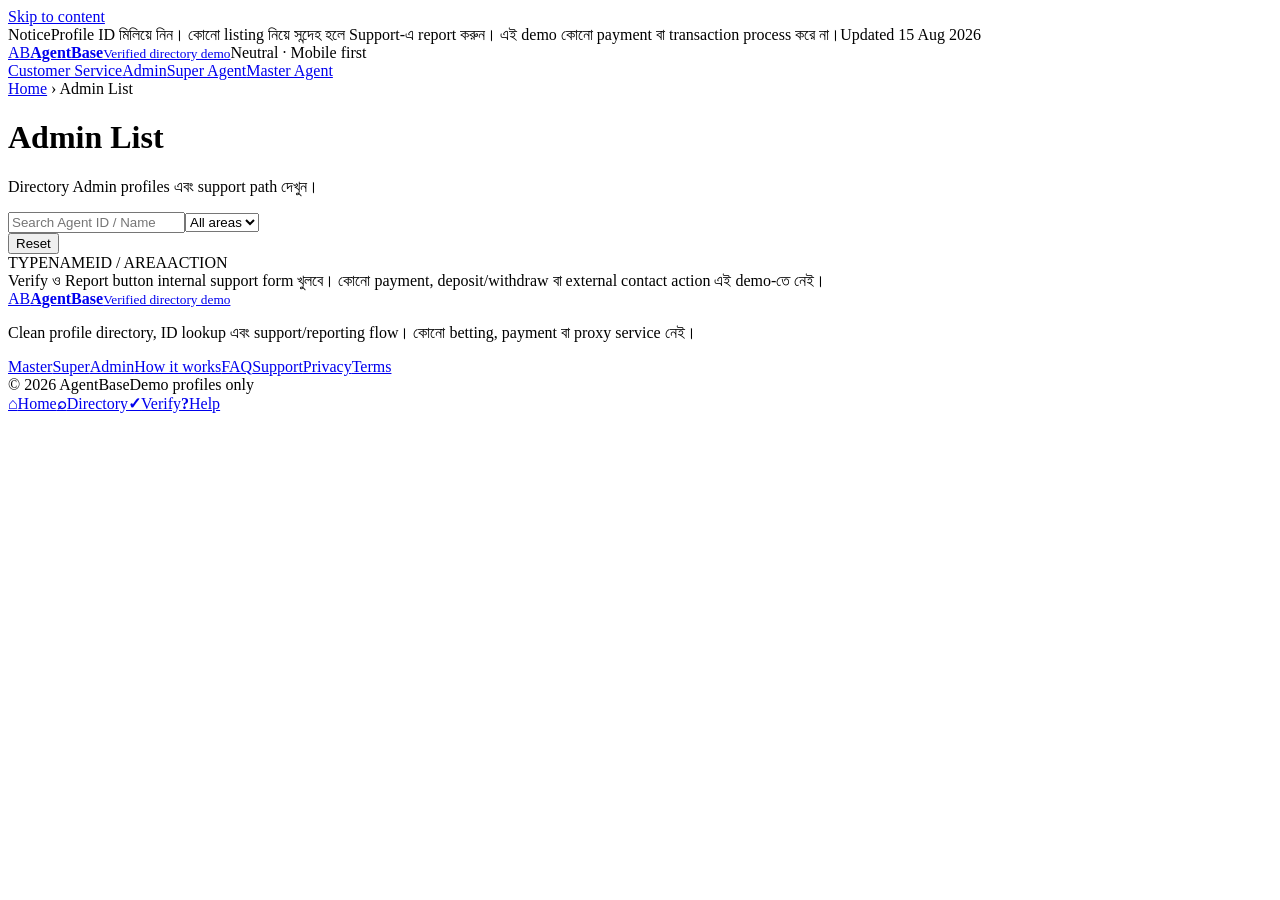
==== admin.html @ d714208d "Add files via upload" ====
<!doctype html><html lang="bn"><head><meta charset="utf-8"><meta name="viewport" content="width=device-width,initial-scale=1,viewport-fit=cover"><meta name="theme-color" content="#f4f4f1"><meta name="description" content="Directory Admin profiles এবং support path দেখুন।"><title>Admin List | AgentBase</title><link rel="stylesheet" href="assets/css/refined.css"></head><body><a class="skip" href="#main">Skip to content</a><div class="newsbar"><div class="container newsinner"><span class="newslabel">Notice</span><span class="newstext">Profile ID মিলিয়ে নিন। কোনো listing নিয়ে সন্দেহ হলে Support-এ report করুন। এই demo কোনো payment বা transaction process করে না।</span><span class="newsdate">Updated 15 Aug 2026</span></div></div><header class="header"><div class="container brandrow"><a class="brand" href="index.html"><span class="logo">AB</span><span class="brandtext"><strong>AgentBase</strong><small>Verified directory demo</small></span></a><span class="headernote">Neutral · Mobile first</span></div></header><nav class="mainnav"><div class="container navgrid" aria-label="Primary"><a href="customer-service.html">Customer Service</a><a href="admin.html">Admin</a><a href="super-agents.html">Super Agent</a><a href="master-agents.html">Master Agent</a></div></nav><main id="main" class="page"><div class="container"><div class="pagehead"><div class="crumb"><a href="index.html">Home</a> › Admin List</div><h1>Admin List</h1><p>Directory Admin profiles এবং support path দেখুন।</p></div><section class="panel"><div class="filterbar"><input id="search" type="search" placeholder="Search Agent ID / Name"><select id="area"><option value="">All areas</option></select></div><div class="resultline"><span id="count"></span><button class="reset" id="reset">Reset</button></div></section><section class="section list-table"><div class="list-head"><span>TYPE</span><span>NAME</span><span>ID / AREA</span><span>ACTION</span></div><div data-list data-tier="Admin"></div></section><div class="section notice">Verify ও Report button internal support form খুলবে। কোনো payment, deposit/withdraw বা external contact action এই demo-তে নেই।</div></div></main><footer class="footer"><div class="container footergrid"><div><a class="brand" href="index.html"><span class="logo">AB</span><span class="brandtext"><strong>AgentBase</strong><small>Verified directory demo</small></span></a><p>Clean profile directory, ID lookup এবং support/reporting flow। কোনো betting, payment বা proxy service নেই।</p></div><nav class="footerlinks"><a href="master-agents.html">Master</a><a href="super-agents.html">Super</a><a href="admin.html">Admin</a><a href="how-it-works.html">How it works</a><a href="faq.html">FAQ</a><a href="customer-service.html">Support</a><a href="privacy.html">Privacy</a><a href="terms.html">Terms</a></nav></div><div class="container copyright"><span>© 2026 AgentBase</span><span>Demo profiles only</span></div></footer><nav class="bottomnav" aria-label="Mobile navigation"><a href="index.html"><b>⌂</b><span>Home</span></a><a href="master-agents.html" data-group="directory"><b>⌕</b><span>Directory</span></a><a href="customer-service.html"><b>✓</b><span>Verify</span></a><a href="faq.html"><b>?</b><span>Help</span></a></nav><script src="assets/js/agents.js"></script><script src="assets/js/site.js"></script></body></html>
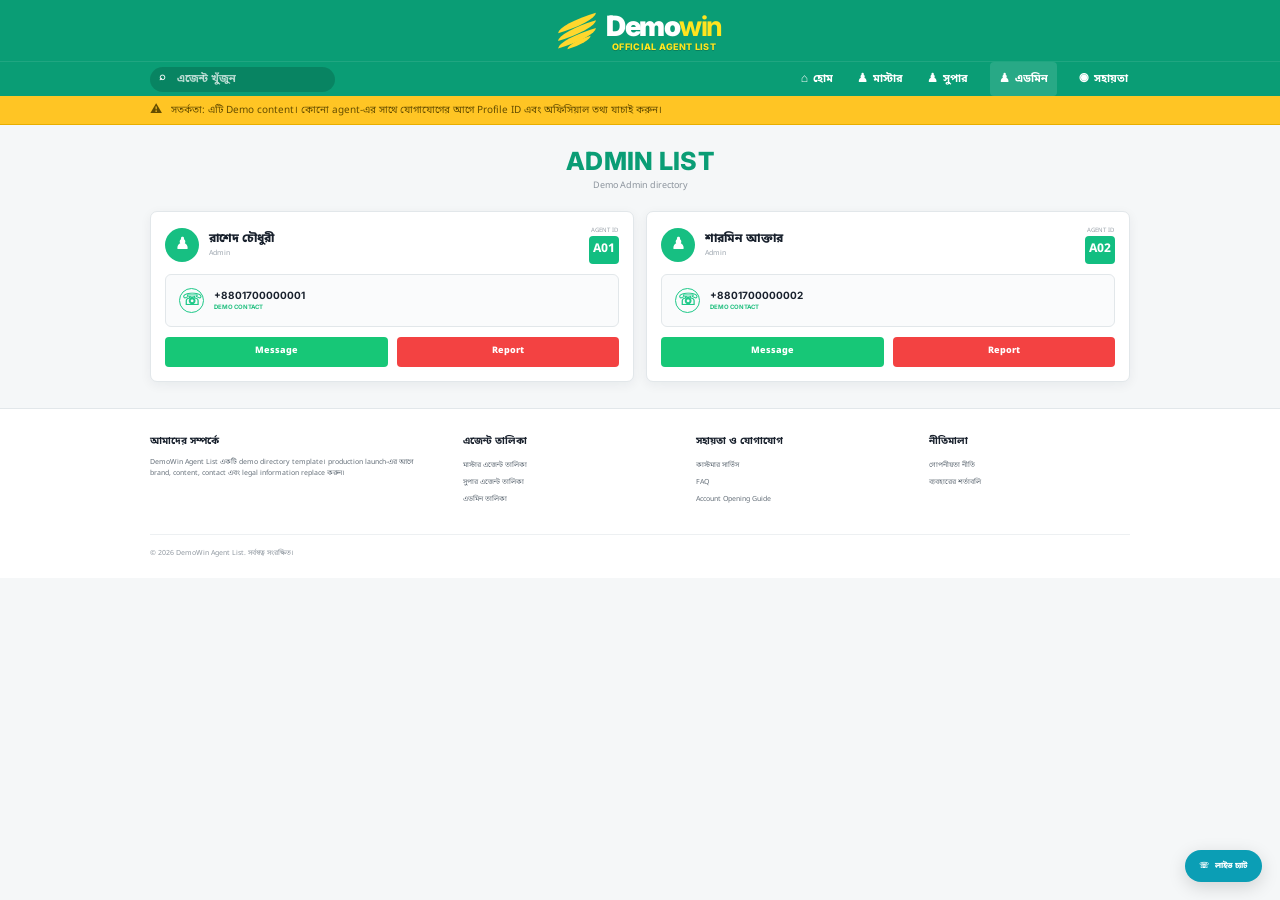
==== commit f2cadf77: "Add files via upload" ====
--- a/admin.html
+++ b/admin.html
@@ -1 +1,5 @@
-<!doctype html><html lang="bn"><head><meta charset="utf-8"><meta name="viewport" content="width=device-width,initial-scale=1,viewport-fit=cover"><meta name="theme-color" content="#f4f4f1"><meta name="description" content="Directory Admin profiles এবং support path দেখুন।"><title>Admin List | AgentBase</title><link rel="stylesheet" href="assets/css/refined.css"></head><body><a class="skip" href="#main">Skip to content</a><div class="newsbar"><div class="container newsinner"><span class="newslabel">Notice</span><span class="newstext">Profile ID মিলিয়ে নিন। কোনো listing নিয়ে সন্দেহ হলে Support-এ report করুন। এই demo কোনো payment বা transaction process করে না।</span><span class="newsdate">Updated 15 Aug 2026</span></div></div><header class="header"><div class="container brandrow"><a class="brand" href="index.html"><span class="logo">AB</span><span class="brandtext"><strong>AgentBase</strong><small>Verified directory demo</small></span></a><span class="headernote">Neutral · Mobile first</span></div></header><nav class="mainnav"><div class="container navgrid" aria-label="Primary"><a href="customer-service.html">Customer Service</a><a href="admin.html">Admin</a><a href="super-agents.html">Super Agent</a><a href="master-agents.html">Master Agent</a></div></nav><main id="main" class="page"><div class="container"><div class="pagehead"><div class="crumb"><a href="index.html">Home</a> › Admin List</div><h1>Admin List</h1><p>Directory Admin profiles এবং support path দেখুন।</p></div><section class="panel"><div class="filterbar"><input id="search" type="search" placeholder="Search Agent ID / Name"><select id="area"><option value="">All areas</option></select></div><div class="resultline"><span id="count"></span><button class="reset" id="reset">Reset</button></div></section><section class="section list-table"><div class="list-head"><span>TYPE</span><span>NAME</span><span>ID / AREA</span><span>ACTION</span></div><div data-list data-tier="Admin"></div></section><div class="section notice">Verify ও Report button internal support form খুলবে। কোনো payment, deposit/withdraw বা external contact action এই demo-তে নেই।</div></div></main><footer class="footer"><div class="container footergrid"><div><a class="brand" href="index.html"><span class="logo">AB</span><span class="brandtext"><strong>AgentBase</strong><small>Verified directory demo</small></span></a><p>Clean profile directory, ID lookup এবং support/reporting flow। কোনো betting, payment বা proxy service নেই।</p></div><nav class="footerlinks"><a href="master-agents.html">Master</a><a href="super-agents.html">Super</a><a href="admin.html">Admin</a><a href="how-it-works.html">How it works</a><a href="faq.html">FAQ</a><a href="customer-service.html">Support</a><a href="privacy.html">Privacy</a><a href="terms.html">Terms</a></nav></div><div class="container copyright"><span>© 2026 AgentBase</span><span>Demo profiles only</span></div></footer><nav class="bottomnav" aria-label="Mobile navigation"><a href="index.html"><b>⌂</b><span>Home</span></a><a href="master-agents.html" data-group="directory"><b>⌕</b><span>Directory</span></a><a href="customer-service.html"><b>✓</b><span>Verify</span></a><a href="faq.html"><b>?</b><span>Help</span></a></nav><script src="assets/js/agents.js"></script><script src="assets/js/site.js"></script></body></html>+<!doctype html><html lang="bn"><head><meta charset="utf-8"><meta name="viewport" content="width=device-width,initial-scale=1,viewport-fit=cover"><title>ADMIN LIST | DemoWin</title><meta name="description" content="Browse demo Admin profiles with ID, status and contact placeholders."><meta name="robots" content="index,follow,max-image-preview:large"><link rel="canonical" href="https://yourdomain.com/admin.html"><meta property="og:type" content="website"><meta property="og:title" content="ADMIN LIST | DemoWin"><meta property="og:description" content="Browse demo Admin profiles with ID, status and contact placeholders."><meta property="og:url" content="https://yourdomain.com/admin.html"><meta name="twitter:card" content="summary"><link rel="stylesheet" href="assets/css/style.css"></head><body><div class="brand-hero"><div class="container logo-wrap"><a class="logo" href="index.html"><span class="wing"></span><span><span class="logo-main">Demo<b>win</b></span><span class="logo-sub">OFFICIAL AGENT LIST</span></span></a></div></div>
+<div class="desktop-nav-wrap"><div class="container desktop-nav"><label class="top-search"><span class="sr-only">Search</span><input id="topSearch" type="search" placeholder="এজেন্ট খুঁজুন"></label><a href="index.html" data-nav><span>⌂</span> হোম</a><a href="master-agents.html" data-nav><span>♟</span> মাস্টার</a><a href="super-agents.html" data-nav><span>♟</span> সুপার</a><a href="admin.html" data-nav><span>♟</span> এডমিন</a><a href="faq.html" data-nav><span>◉</span> সহায়তা</a></div></div>
+<div class="mobile-top"><span class="icon">⌕</span><a class="logo" href="index.html"><span class="wing"></span><span><span class="logo-main">Demo<b>win</b></span><span class="logo-sub">OFFICIAL AGENT LIST</span></span></a><span class="icon">▦</span></div>
+<nav class="mobile-icon-nav"><a href="index.html" data-nav><b>⌂</b><span>হোম</span></a><a href="master-agents.html" data-nav><b>♟</b><span>মাস্টার</span></a><a href="super-agents.html" data-nav><b>♟</b><span>সুপার</span></a><a href="admin.html" data-nav><b>♟</b><span>এডমিন</span></a><a href="faq.html" data-nav><b>◉</b><span>সহায়তা</span></a></nav>
+<div class="alert-ticker"><div class="container alert-inner"><span class="alert-icon">⚠</span><span class="ticker-text">সতর্কতা: এটি Demo content। কোনো agent-এর সাথে যোগাযোগের আগে Profile ID এবং অফিসিয়াল তথ্য যাচাই করুন।</span></div></div><main><div class="container page-section"><div class="page-title"><h1>ADMIN LIST</h1><p>Demo Admin directory</p></div><div class="directory-grid" style="display:grid;grid-template-columns:repeat(2,1fr);gap:12px"><article class="card panel" style="padding:14px"><div class="agent-row"><span class="round-icon">♟</span><div><div class="agent-name">রাশেদ চৌধুরী</div><div class="agent-tag">Admin</div></div><div class="agent-id"><span>AGENT ID</span><b>A01</b></div></div><div class="agent-box phone-row" style="margin-top:10px;margin-bottom:0"><span class="round-icon">☏</span><div><div class="phone-number">+8801700000001</div><div class="official-label">DEMO CONTACT</div></div></div><div class="agent-actions" style="margin-top:10px"><button class="action green">Message</button><button class="action red">Report</button></div></article><article class="card panel" style="padding:14px"><div class="agent-row"><span class="round-icon">♟</span><div><div class="agent-name">শারমিন আক্তার</div><div class="agent-tag">Admin</div></div><div class="agent-id"><span>AGENT ID</span><b>A02</b></div></div><div class="agent-box phone-row" style="margin-top:10px;margin-bottom:0"><span class="round-icon">☏</span><div><div class="phone-number">+8801700000002</div><div class="official-label">DEMO CONTACT</div></div></div><div class="agent-actions" style="margin-top:10px"><button class="action green">Message</button><button class="action red">Report</button></div></article></div></div></main><footer class="footer"><div class="container footer-grid"><div><h4>আমাদের সম্পর্কে</h4><p>DemoWin Agent List একটি demo directory template। production launch-এর আগে brand, content, contact এবং legal information replace করুন।</p></div><div><h4>এজেন্ট তালিকা</h4><a href="master-agents.html">মাস্টার এজেন্ট তালিকা</a><a href="super-agents.html">সুপার এজেন্ট তালিকা</a><a href="admin.html">এডমিন তালিকা</a></div><div><h4>সহায়তা ও যোগাযোগ</h4><a href="customer-service.html">কাস্টমার সার্ভিস</a><a href="faq.html">FAQ</a><a href="how-it-works.html">Account Opening Guide</a></div><div><h4>নীতিমালা</h4><a href="privacy.html">গোপনীয়তা নীতি</a><a href="terms.html">ব্যবহারের শর্তাবলি</a></div></div><div class="container footer-bottom">© 2026 DemoWin Agent List. সর্বস্বত্ব সংরক্ষিত।</div></footer><a class="chat" href="customer-service.html">লাইভ চ্যাট</a><script src="assets/js/site.js"></script></body></html>
--- a/assets/css/style.css
+++ b/assets/css/style.css
@@ -0,0 +1,21 @@
+
+@import url('https://fonts.googleapis.com/css2?family=Inter:wght@400;500;600;700;800&family=Noto+Sans+Bengali:wght@400;500;600;700;800&display=swap');
+:root{--green:#0a9d75;--green2:#11b989;--green3:#e9fff6;--yellow:#ffc524;--red:#ef2e2e;--blue:#2f80ed;--ink:#19212d;--muted:#747f8d;--bg:#f5f7f8;--card:#fff;--line:#e2e7ea;--shadow:0 3px 12px rgba(25,33,45,.06);--container:980px}
+*{box-sizing:border-box}html{scroll-behavior:smooth}body{margin:0;font-family:'Noto Sans Bengali','Inter',sans-serif;color:var(--ink);background:var(--bg);line-height:1.55;-webkit-font-smoothing:antialiased}a{text-decoration:none;color:inherit}button,input{font:inherit}button{cursor:pointer}.container{width:min(calc(100% - 28px),var(--container));margin:auto}.sr-only{position:absolute!important;width:1px;height:1px;padding:0;margin:-1px;overflow:hidden;clip:rect(0,0,0,0);white-space:nowrap;border:0}
+/* desktop branding */
+.brand-hero{background:var(--green);padding:12px 0 9px}.logo-wrap{display:flex;justify-content:center;align-items:center}.logo{display:flex;align-items:center;gap:6px;color:#fff;font-weight:900;line-height:.9}.wing{position:relative;width:42px;height:34px}.wing:before,.wing:after{content:'';position:absolute;background:#ffd72d;border-radius:100% 0 100% 0;transform:skewX(-18deg) rotate(-18deg)}.wing:before{width:36px;height:10px;left:1px;top:3px;box-shadow:0 8px 0 #ffd72d,0 16px 0 #ffd72d}.wing:after{width:22px;height:7px;left:10px;top:24px}.logo-main{font:900 28px/1 'Inter';letter-spacing:-1.5px}.logo-main b{color:#ffe41e}.logo-sub{display:block;color:#ffe41e;font:800 9px/1.1 'Inter';letter-spacing:.3px;margin-top:2px;text-align:center;text-shadow:0 1px 0 rgba(0,0,0,.18)}
+.desktop-nav-wrap{background:var(--green);border-top:1px solid rgba(255,255,255,.09)}.desktop-nav{min-height:34px;display:flex;align-items:center;justify-content:center;gap:20px;color:#fff;font-size:11px;font-weight:700}.top-search{margin-right:auto;position:relative;width:185px}.top-search input{width:100%;height:25px;border:0;border-radius:18px;background:rgba(0,0,0,.16);color:#fff;padding:0 12px 0 27px;outline:0}.top-search input::placeholder{color:rgba(255,255,255,.7)}.top-search:before{content:'⌕';position:absolute;left:9px;top:2px;color:#fff}.desktop-nav a{display:flex;align-items:center;gap:5px;padding:8px 2px}.desktop-nav a.active{background:rgba(255,255,255,.12);padding-inline:9px;border-radius:4px}.desktop-nav a span{font-size:12px}
+.mobile-top,.mobile-icon-nav{display:none}
+.alert-ticker{background:var(--yellow);border-bottom:1px solid #e8ae00;font-size:10px;color:#644d00}.alert-inner{height:28px;display:flex;align-items:center;gap:9px;overflow:hidden;white-space:nowrap}.alert-icon{flex:0 0 auto;font-size:12px}.ticker-text{overflow:hidden;text-overflow:ellipsis}
+.page-title{text-align:center;padding:24px 0 17px}.page-title h1{margin:0;color:var(--green);font:800 25px/1 'Inter';letter-spacing:.3px}.page-title p{margin:6px 0 0;font-size:9px;color:#8c949d}
+.card{background:var(--card);border:1px solid var(--line);border-radius:7px;box-shadow:var(--shadow)}.top-grid{display:grid;grid-template-columns:1fr 1fr;gap:16px}.panel{padding:18px}.panel h2{text-align:center;color:var(--green);font:800 16px/1.1 'Inter';margin:0 0 16px}.agent-box{border:1px solid var(--line);border-radius:6px;background:#fafbfc;padding:13px;margin-bottom:10px}.agent-row{display:flex;align-items:center;gap:10px}.round-icon{width:34px;height:34px;border-radius:50%;display:grid;place-items:center;background:#17bf82;color:#fff;font-weight:800}.agent-name{font-weight:800;font-size:12px}.agent-tag{font-size:7px;color:#9da6af;margin-top:1px}.agent-id{margin-left:auto;text-align:center}.agent-id span{display:block;font-size:6px;color:#9aa2aa}.agent-id b{display:grid;place-items:center;width:30px;height:28px;background:#12be81;color:#fff;border-radius:4px;font-size:12px}.phone-row{display:flex;align-items:center;gap:10px}.phone-row .round-icon{width:25px;height:25px;background:transparent;border:1px solid #1fc989;color:#1fc989}.phone-number{font:700 10px/1.1 'Inter'}.official-label{font:700 6px/1 'Inter';color:#23bf80;margin-top:3px}.agent-actions{display:grid;grid-template-columns:1fr 1fr;gap:9px;margin-top:52px}.action{height:30px;border:0;border-radius:4px;color:#fff;font-weight:800;font-size:9px}.action.green{background:#17c777}.action.red{background:#f34242}.proxy-list{display:grid;gap:7px}.proxy-item{display:flex;align-items:center;gap:9px;padding:10px;border:1px solid var(--line);background:#fbfcfd;border-radius:6px}.proxy-dot{width:6px;height:6px;border-radius:50%;background:#21c582}.proxy-url{font:700 9px/1 'Inter';color:#11aa71}.proxy-sub{font-size:6px;color:#9da6af;margin-top:4px}.visit{margin-left:auto;border:0;background:#eceff2;border-radius:4px;font:700 7px/1 'Inter';padding:7px 10px;color:#58616b}
+.section{margin-top:26px}.section-box{padding:22px 18px}.section-heading{text-align:center;margin-bottom:17px}.section-heading h2{margin:0;font-size:18px}.section-heading p{font-size:8px;margin:5px 0 0;color:#929aa3}.info-grid{display:grid;grid-template-columns:repeat(3,1fr);gap:12px}.feature-grid{display:grid;grid-template-columns:repeat(4,1fr);gap:12px}.info-card,.feature-card{background:#fbfcfd;border:1px solid var(--line);border-radius:5px;text-align:center;padding:19px 14px}.circle-feature{width:43px;height:43px;border-radius:50%;display:grid;place-items:center;margin:0 auto 11px;color:#fff;font-size:20px;font-weight:800}.circle-feature.blue{background:#3986f8}.circle-feature.green{background:#20bf6b}.circle-feature.teal{background:#19b982}.feature-card .mini-icon{height:28px;display:grid;place-items:center;font-size:21px;color:#17b886;margin-bottom:8px}.feature-card:nth-child(2) .mini-icon{color:#397af7}.feature-card:nth-child(3) .mini-icon{color:#7960ff}.feature-card:nth-child(4) .mini-icon{color:#fa486d}.info-card h3,.feature-card h3{margin:0 0 7px;font-size:11px}.info-card p,.feature-card p{font-size:8px;margin:0;color:#78818b}.info-card a{color:#129d73;font-weight:700}
+.warning{margin-top:26px;border-radius:7px;overflow:hidden;border:1px solid #e8dddd;box-shadow:var(--shadow);background:#fff}.warning-head{background:var(--red);color:#fff;text-align:center;font-weight:800;padding:11px;font-size:17px}.warning-body{padding:19px 90px 20px}.warning-body h3{text-align:center;margin:0 0 4px;font-size:14px}.warning-body>p{text-align:center;font-size:8px;margin:0 0 14px}.warn-row{display:flex;gap:12px;align-items:flex-start;border:1px solid;border-radius:5px;padding:11px 13px;margin-top:9px}.warn-row.green{background:#edfff5;border-color:#bcebcf}.warn-row.red{background:#fff0f0;border-color:#ffcaca}.warn-row.yellow{background:#fffbea;border-color:#f5df8a}.warn-circle{flex:0 0 28px;width:28px;height:28px;border-radius:50%;display:grid;place-items:center;color:#fff;font-weight:900}.warn-row.green .warn-circle{background:#17bf6d}.warn-row.red .warn-circle{background:#f12e40}.warn-row.yellow .warn-circle{background:#f0b700}.warn-row strong{display:block;font-size:9px}.warn-row p{margin:2px 0 0;font-size:7px;color:#68717b}
+.agent-types{margin-top:26px}.agent-types .section-box{padding-top:12px}.agent-types-title{text-align:center;color:#0db376;font-weight:800;font-size:12px;border-bottom:1px solid var(--line);padding-bottom:10px;margin-bottom:13px}.type-grid{display:grid;grid-template-columns:repeat(3,1fr);gap:10px}.type-card{text-align:center;background:#fbfcfd;border:1px solid var(--line);border-radius:5px;padding:14px}.type-card h3{color:#11ac77;font-size:10px;margin:0 0 7px}.type-card p{font-size:7px;margin:0}.info-note{margin-top:25px;border:2px dashed #f2bf15;border-radius:6px;background:#fff9df;padding:13px;display:flex;align-items:flex-start;gap:12px}.note-icon{width:32px;height:32px;border-radius:50%;background:#e8aa00;color:#6a4e00;display:grid;place-items:center;flex:0 0 auto}.info-note strong{font-size:9px}.info-note p{margin:2px 0 0;font-size:7px;color:#775d11}
+.faq-section{margin-top:25px}.faq-title{text-align:center}.faq-title h2{font-size:18px;margin:0}.faq-title p{font-size:8px;margin:5px 0 14px}.faq-list{max-width:590px;margin:auto;display:grid;gap:7px}.faq{background:#fff;border:1px solid var(--line);border-radius:4px;overflow:hidden}.faq button{width:100%;border:0;background:#fff;padding:11px 13px;display:flex;justify-content:space-between;text-align:left;font-size:9px;font-weight:800}.faq .ans{display:none;padding:0 13px 11px;font-size:8px;color:#68727c}.faq.open .ans{display:block}.faq.open button .arrow{transform:rotate(180deg)}.arrow{color:#12b77b}
+.partner-section{margin-top:25px}.partner-box{padding:15px}.partner-title{text-align:center;color:#11ad76;font-size:17px;margin:0}.partner-sub{text-align:center;font-size:8px;margin:4px 0 14px}.partner-grid{display:grid;grid-template-columns:180px 180px;gap:12px}.partner-card{background:#fafbfc;border:1px solid var(--line);border-radius:5px;padding:10px;text-align:center}.partner-logo{height:62px;border:1px solid #edf0f2;background:#fff;display:grid;place-items:center;margin-bottom:7px}.bw-logo{font:900 23px/1 'Inter';color:#6b4c0c;background:linear-gradient(#f4ce5a,#6a4a11);-webkit-background-clip:text;background-clip:text;color:transparent}.xb-logo{font:900 25px/1 'Inter';color:#1667a3;font-style:italic}.partner-card strong{display:block;font-size:8px}.partner-card p{font-size:6px;margin:3px 0 8px}.partner-card button{width:100%;border:0;background:#e7eaed;border-radius:3px;font:700 7px/1 'Inter';padding:7px}
+.social-strip{display:grid;grid-template-columns:1fr 1fr;gap:12px;margin-top:25px}.social-card{background:#fff;border:1px solid var(--line);border-radius:4px;padding:11px 15px;display:flex;align-items:center;justify-content:space-between;font-size:8px;color:#12a976;font-weight:700}.social-btn{background:#2774db;color:#fff;padding:8px 20px;border-radius:3px;font:700 7px/1 'Inter'}
+.footer{margin-top:26px;background:#fff;border-top:1px solid var(--line)}.footer-grid{display:grid;grid-template-columns:1.4fr repeat(3,1fr);gap:32px;padding:25px 0}.footer h4{font-size:10px;margin:0 0 9px}.footer p,.footer a{font-size:7px;color:#67717b}.footer a{display:block;padding:3px 0}.footer-bottom{border-top:1px solid #edf0f2;padding:14px 0 18px;font-size:7px;color:#9098a0}.chat{position:fixed;right:18px;bottom:18px;background:#0b9eb5;color:#fff;border-radius:24px;padding:10px 14px;font-size:8px;font-weight:800;box-shadow:0 5px 18px rgba(0,0,0,.15);z-index:20}.chat:before{content:'☏';margin-right:6px}
+@media(max-width:760px){
+  :root{--container:100%}.container{width:calc(100% - 16px)}.brand-hero,.desktop-nav-wrap{display:none}.mobile-top{display:grid;grid-template-columns:36px 1fr 36px;align-items:center;background:#078e69;color:#fff;height:47px;padding:0 6px;position:sticky;top:0;z-index:50}.mobile-top .icon{display:grid;place-items:center;font-size:15px}.mobile-top .logo{justify-content:center;gap:3px}.mobile-top .wing{width:25px;height:22px;transform:scale(.65)}.mobile-top .logo-main{font-size:18px}.mobile-top .logo-sub{font-size:5px}.mobile-icon-nav{display:grid;grid-template-columns:repeat(5,1fr);background:#fff;border-bottom:1px solid var(--line);position:sticky;top:47px;z-index:49}.mobile-icon-nav a{display:grid;place-items:center;gap:2px;padding:6px 2px;color:#69737d;font-size:6px;border-right:1px solid #eef1f2}.mobile-icon-nav a.active{color:#099b70;background:#f2fff9}.mobile-icon-nav b{font-size:12px;line-height:1}.alert-ticker{position:relative}.alert-inner{height:25px;font-size:7px;gap:5px}.page-title{padding:16px 0 10px}.page-title h1{font-size:17px}.page-title p{font-size:6px}.top-grid{grid-template-columns:1fr;gap:10px}.panel{padding:11px}.panel h2{font-size:12px;margin-bottom:10px}.agent-box{padding:9px}.round-icon{width:27px;height:27px}.agent-name{font-size:9px}.agent-id b{width:26px;height:24px;font-size:9px}.phone-number{font-size:8px}.agent-actions{margin-top:10px}.action{height:27px;font-size:7px}.proxy-item{padding:8px}.proxy-url{font-size:7px}.visit{padding:6px 8px}.section{margin-top:11px}.section-box{padding:15px 9px}.section-heading{margin-bottom:11px}.section-heading h2{font-size:13px}.section-heading p{font-size:6px}.info-grid,.feature-grid,.type-grid{grid-template-columns:1fr;gap:7px}.info-card,.feature-card{padding:15px 10px}.circle-feature{width:39px;height:39px}.info-card h3,.feature-card h3{font-size:9px}.info-card p,.feature-card p{font-size:7px}.warning{margin-top:11px}.warning-head{font-size:12px;padding:9px}.warning-body{padding:13px 10px}.warning-body h3{font-size:10px}.warning-body>p{font-size:6px}.warn-row{padding:9px 8px;gap:8px}.warn-circle{width:23px;height:23px;flex-basis:23px;font-size:10px}.warn-row strong{font-size:7px}.warn-row p{font-size:6px}.agent-types{margin-top:11px}.agent-types-title{font-size:9px}.type-card{padding:12px 8px}.type-card h3{font-size:8px}.type-card p{font-size:6px}.info-note{margin-top:11px;padding:10px 8px}.note-icon{width:26px;height:26px;flex-basis:26px}.info-note strong{font-size:7px}.info-note p{font-size:6px}.faq-section{margin-top:14px}.faq-title h2{font-size:12px}.faq-title p{font-size:6px}.faq-list{max-width:none}.faq button{font-size:7px;padding:9px}.faq .ans{font-size:6px;padding:0 9px 9px}.partner-section{margin-top:14px}.partner-box{padding:11px}.partner-title{font-size:11px}.partner-sub{font-size:6px}.partner-grid{grid-template-columns:1fr 1fr;gap:8px}.partner-card{padding:7px}.partner-logo{height:47px}.bw-logo{font-size:18px}.xb-logo{font-size:19px}.partner-card strong{font-size:6px}.partner-card p{font-size:5px}.social-strip{grid-template-columns:1fr;margin-top:11px;gap:7px}.social-card{font-size:6px;padding:8px}.social-btn{font-size:5px;padding:6px 11px}.footer{margin-top:12px}.footer-grid{grid-template-columns:1fr 1fr;gap:15px;padding:18px 4px}.footer h4{font-size:8px}.footer p,.footer a{font-size:6px}.footer-bottom{font-size:6px;text-align:center;padding-bottom:60px}.chat{right:8px;bottom:8px;padding:8px 10px;font-size:6px}.page-section{padding:12px 0}.directory-grid{grid-template-columns:1fr!important}
+}
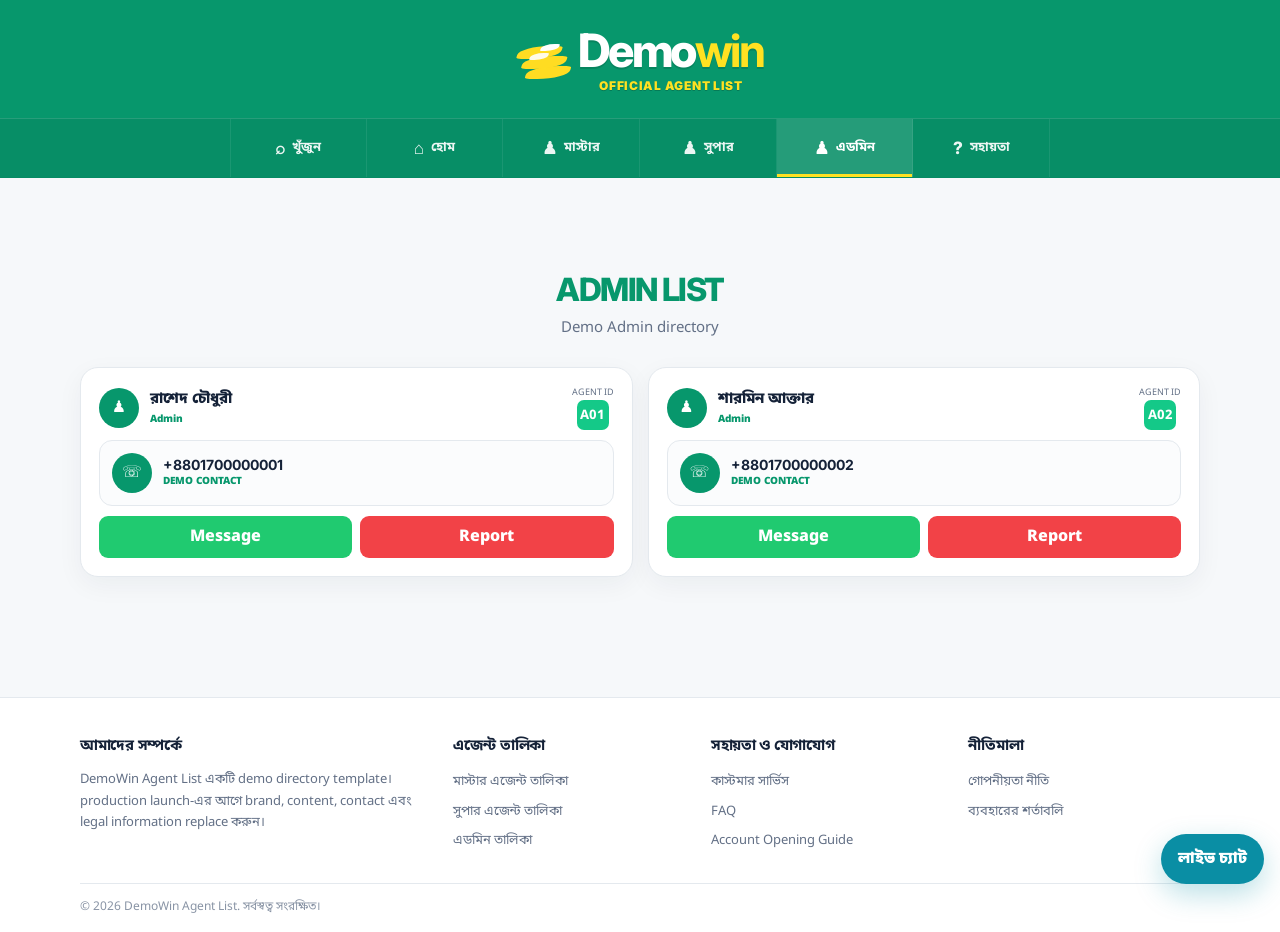
==== commit 3c5bd4a6: "Add files via upload" ====
--- a/admin.html
+++ b/admin.html
@@ -1,5 +1 @@
-<!doctype html><html lang="bn"><head><meta charset="utf-8"><meta name="viewport" content="width=device-width,initial-scale=1,viewport-fit=cover"><title>ADMIN LIST | DemoWin</title><meta name="description" content="Browse demo Admin profiles with ID, status and contact placeholders."><meta name="robots" content="index,follow,max-image-preview:large"><link rel="canonical" href="https://yourdomain.com/admin.html"><meta property="og:type" content="website"><meta property="og:title" content="ADMIN LIST | DemoWin"><meta property="og:description" content="Browse demo Admin profiles with ID, status and contact placeholders."><meta property="og:url" content="https://yourdomain.com/admin.html"><meta name="twitter:card" content="summary"><link rel="stylesheet" href="assets/css/style.css"></head><body><div class="brand-hero"><div class="container logo-wrap"><a class="logo" href="index.html"><span class="wing"></span><span><span class="logo-main">Demo<b>win</b></span><span class="logo-sub">OFFICIAL AGENT LIST</span></span></a></div></div>
-<div class="desktop-nav-wrap"><div class="container desktop-nav"><label class="top-search"><span class="sr-only">Search</span><input id="topSearch" type="search" placeholder="এজেন্ট খুঁজুন"></label><a href="index.html" data-nav><span>⌂</span> হোম</a><a href="master-agents.html" data-nav><span>♟</span> মাস্টার</a><a href="super-agents.html" data-nav><span>♟</span> সুপার</a><a href="admin.html" data-nav><span>♟</span> এডমিন</a><a href="faq.html" data-nav><span>◉</span> সহায়তা</a></div></div>
-<div class="mobile-top"><span class="icon">⌕</span><a class="logo" href="index.html"><span class="wing"></span><span><span class="logo-main">Demo<b>win</b></span><span class="logo-sub">OFFICIAL AGENT LIST</span></span></a><span class="icon">▦</span></div>
-<nav class="mobile-icon-nav"><a href="index.html" data-nav><b>⌂</b><span>হোম</span></a><a href="master-agents.html" data-nav><b>♟</b><span>মাস্টার</span></a><a href="super-agents.html" data-nav><b>♟</b><span>সুপার</span></a><a href="admin.html" data-nav><b>♟</b><span>এডমিন</span></a><a href="faq.html" data-nav><b>◉</b><span>সহায়তা</span></a></nav>
-<div class="alert-ticker"><div class="container alert-inner"><span class="alert-icon">⚠</span><span class="ticker-text">সতর্কতা: এটি Demo content। কোনো agent-এর সাথে যোগাযোগের আগে Profile ID এবং অফিসিয়াল তথ্য যাচাই করুন।</span></div></div><main><div class="container page-section"><div class="page-title"><h1>ADMIN LIST</h1><p>Demo Admin directory</p></div><div class="directory-grid" style="display:grid;grid-template-columns:repeat(2,1fr);gap:12px"><article class="card panel" style="padding:14px"><div class="agent-row"><span class="round-icon">♟</span><div><div class="agent-name">রাশেদ চৌধুরী</div><div class="agent-tag">Admin</div></div><div class="agent-id"><span>AGENT ID</span><b>A01</b></div></div><div class="agent-box phone-row" style="margin-top:10px;margin-bottom:0"><span class="round-icon">☏</span><div><div class="phone-number">+8801700000001</div><div class="official-label">DEMO CONTACT</div></div></div><div class="agent-actions" style="margin-top:10px"><button class="action green">Message</button><button class="action red">Report</button></div></article><article class="card panel" style="padding:14px"><div class="agent-row"><span class="round-icon">♟</span><div><div class="agent-name">শারমিন আক্তার</div><div class="agent-tag">Admin</div></div><div class="agent-id"><span>AGENT ID</span><b>A02</b></div></div><div class="agent-box phone-row" style="margin-top:10px;margin-bottom:0"><span class="round-icon">☏</span><div><div class="phone-number">+8801700000002</div><div class="official-label">DEMO CONTACT</div></div></div><div class="agent-actions" style="margin-top:10px"><button class="action green">Message</button><button class="action red">Report</button></div></article></div></div></main><footer class="footer"><div class="container footer-grid"><div><h4>আমাদের সম্পর্কে</h4><p>DemoWin Agent List একটি demo directory template। production launch-এর আগে brand, content, contact এবং legal information replace করুন।</p></div><div><h4>এজেন্ট তালিকা</h4><a href="master-agents.html">মাস্টার এজেন্ট তালিকা</a><a href="super-agents.html">সুপার এজেন্ট তালিকা</a><a href="admin.html">এডমিন তালিকা</a></div><div><h4>সহায়তা ও যোগাযোগ</h4><a href="customer-service.html">কাস্টমার সার্ভিস</a><a href="faq.html">FAQ</a><a href="how-it-works.html">Account Opening Guide</a></div><div><h4>নীতিমালা</h4><a href="privacy.html">গোপনীয়তা নীতি</a><a href="terms.html">ব্যবহারের শর্তাবলি</a></div></div><div class="container footer-bottom">© 2026 DemoWin Agent List. সর্বস্বত্ব সংরক্ষিত।</div></footer><a class="chat" href="customer-service.html">লাইভ চ্যাট</a><script src="assets/js/site.js"></script></body></html>+<!doctype html><html lang="bn"><head><meta charset="utf-8"><meta name="viewport" content="width=device-width,initial-scale=1,viewport-fit=cover"><title>ADMIN LIST | DemoWin</title><meta name="description" content="Browse demo Admin profiles with ID, status and contact placeholders."><meta name="robots" content="index,follow,max-image-preview:large"><link rel="canonical" href="https://yourdomain.com/admin.html"><meta property="og:type" content="website"><meta property="og:title" content="ADMIN LIST | DemoWin"><meta property="og:description" content="Browse demo Admin profiles with ID, status and contact placeholders."><meta property="og:url" content="https://yourdomain.com/admin.html"><meta name="twitter:card" content="summary"><link rel="stylesheet" href="assets/css/style.css"></head><body><header class="site-header"><div class="brand-zone"><a class="logo" href="index.html" aria-label="DemoWin home"><span class="wing" aria-hidden="true"></span><span><span class="logo-main">Demo<b>win</b></span><span class="logo-sub">OFFICIAL AGENT LIST</span></span></a></div><div class="main-nav-wrap"><nav class="main-nav" aria-label="Main navigation"><button class="nav-item global-search-trigger" type="button"><b>⌕</b><span>খুঁজুন</span></button><a class="nav-item" href="index.html" data-nav><b>⌂</b><span>হোম</span></a><a class="nav-item" href="master-agents.html" data-nav><b>♟</b><span>মাস্টার</span></a><a class="nav-item" href="super-agents.html" data-nav><b>♟</b><span>সুপার</span></a><a class="nav-item" href="admin.html" data-nav><b>♟</b><span>এডমিন</span></a><a class="nav-item" href="faq.html" data-nav><b>?</b><span>সহায়তা</span></a></nav></div></header><main><div class="container page-section"><div class="page-title"><h1>ADMIN LIST</h1><p>Demo Admin directory</p></div><div class="directory-grid" style="display:grid;grid-template-columns:repeat(2,1fr);gap:12px"><article class="card panel" style="padding:14px"><div class="agent-row"><span class="round-icon">♟</span><div><div class="agent-name">রাশেদ চৌধুরী</div><div class="agent-tag">Admin</div></div><div class="agent-id"><span>AGENT ID</span><b>A01</b></div></div><div class="agent-box phone-row" style="margin-top:10px;margin-bottom:0"><span class="round-icon">☏</span><div><div class="phone-number">+8801700000001</div><div class="official-label">DEMO CONTACT</div></div></div><div class="agent-actions" style="margin-top:10px"><button class="action green">Message</button><button class="action red">Report</button></div></article><article class="card panel" style="padding:14px"><div class="agent-row"><span class="round-icon">♟</span><div><div class="agent-name">শারমিন আক্তার</div><div class="agent-tag">Admin</div></div><div class="agent-id"><span>AGENT ID</span><b>A02</b></div></div><div class="agent-box phone-row" style="margin-top:10px;margin-bottom:0"><span class="round-icon">☏</span><div><div class="phone-number">+8801700000002</div><div class="official-label">DEMO CONTACT</div></div></div><div class="agent-actions" style="margin-top:10px"><button class="action green">Message</button><button class="action red">Report</button></div></article></div></div></main><footer class="footer"><div class="container footer-grid"><div><h4>আমাদের সম্পর্কে</h4><p>DemoWin Agent List একটি demo directory template। production launch-এর আগে brand, content, contact এবং legal information replace করুন।</p></div><div><h4>এজেন্ট তালিকা</h4><a href="master-agents.html">মাস্টার এজেন্ট তালিকা</a><a href="super-agents.html">সুপার এজেন্ট তালিকা</a><a href="admin.html">এডমিন তালিকা</a></div><div><h4>সহায়তা ও যোগাযোগ</h4><a href="customer-service.html">কাস্টমার সার্ভিস</a><a href="faq.html">FAQ</a><a href="how-it-works.html">Account Opening Guide</a></div><div><h4>নীতিমালা</h4><a href="privacy.html">গোপনীয়তা নীতি</a><a href="terms.html">ব্যবহারের শর্তাবলি</a></div></div><div class="container footer-bottom">© 2026 DemoWin Agent List. সর্বস্বত্ব সংরক্ষিত।</div></footer><button class="chat" id="liveChatBtn" type="button">লাইভ চ্যাট</button><script src="assets/js/site.js"></script></body></html>
--- a/assets/css/style.css
+++ b/assets/css/style.css
@@ -1,21 +1,31 @@
-
 @import url('https://fonts.googleapis.com/css2?family=Inter:wght@400;500;600;700;800&family=Noto+Sans+Bengali:wght@400;500;600;700;800&display=swap');
-:root{--green:#0a9d75;--green2:#11b989;--green3:#e9fff6;--yellow:#ffc524;--red:#ef2e2e;--blue:#2f80ed;--ink:#19212d;--muted:#747f8d;--bg:#f5f7f8;--card:#fff;--line:#e2e7ea;--shadow:0 3px 12px rgba(25,33,45,.06);--container:980px}
-*{box-sizing:border-box}html{scroll-behavior:smooth}body{margin:0;font-family:'Noto Sans Bengali','Inter',sans-serif;color:var(--ink);background:var(--bg);line-height:1.55;-webkit-font-smoothing:antialiased}a{text-decoration:none;color:inherit}button,input{font:inherit}button{cursor:pointer}.container{width:min(calc(100% - 28px),var(--container));margin:auto}.sr-only{position:absolute!important;width:1px;height:1px;padding:0;margin:-1px;overflow:hidden;clip:rect(0,0,0,0);white-space:nowrap;border:0}
-/* desktop branding */
-.brand-hero{background:var(--green);padding:12px 0 9px}.logo-wrap{display:flex;justify-content:center;align-items:center}.logo{display:flex;align-items:center;gap:6px;color:#fff;font-weight:900;line-height:.9}.wing{position:relative;width:42px;height:34px}.wing:before,.wing:after{content:'';position:absolute;background:#ffd72d;border-radius:100% 0 100% 0;transform:skewX(-18deg) rotate(-18deg)}.wing:before{width:36px;height:10px;left:1px;top:3px;box-shadow:0 8px 0 #ffd72d,0 16px 0 #ffd72d}.wing:after{width:22px;height:7px;left:10px;top:24px}.logo-main{font:900 28px/1 'Inter';letter-spacing:-1.5px}.logo-main b{color:#ffe41e}.logo-sub{display:block;color:#ffe41e;font:800 9px/1.1 'Inter';letter-spacing:.3px;margin-top:2px;text-align:center;text-shadow:0 1px 0 rgba(0,0,0,.18)}
-.desktop-nav-wrap{background:var(--green);border-top:1px solid rgba(255,255,255,.09)}.desktop-nav{min-height:34px;display:flex;align-items:center;justify-content:center;gap:20px;color:#fff;font-size:11px;font-weight:700}.top-search{margin-right:auto;position:relative;width:185px}.top-search input{width:100%;height:25px;border:0;border-radius:18px;background:rgba(0,0,0,.16);color:#fff;padding:0 12px 0 27px;outline:0}.top-search input::placeholder{color:rgba(255,255,255,.7)}.top-search:before{content:'⌕';position:absolute;left:9px;top:2px;color:#fff}.desktop-nav a{display:flex;align-items:center;gap:5px;padding:8px 2px}.desktop-nav a.active{background:rgba(255,255,255,.12);padding-inline:9px;border-radius:4px}.desktop-nav a span{font-size:12px}
-.mobile-top,.mobile-icon-nav{display:none}
-.alert-ticker{background:var(--yellow);border-bottom:1px solid #e8ae00;font-size:10px;color:#644d00}.alert-inner{height:28px;display:flex;align-items:center;gap:9px;overflow:hidden;white-space:nowrap}.alert-icon{flex:0 0 auto;font-size:12px}.ticker-text{overflow:hidden;text-overflow:ellipsis}
-.page-title{text-align:center;padding:24px 0 17px}.page-title h1{margin:0;color:var(--green);font:800 25px/1 'Inter';letter-spacing:.3px}.page-title p{margin:6px 0 0;font-size:9px;color:#8c949d}
-.card{background:var(--card);border:1px solid var(--line);border-radius:7px;box-shadow:var(--shadow)}.top-grid{display:grid;grid-template-columns:1fr 1fr;gap:16px}.panel{padding:18px}.panel h2{text-align:center;color:var(--green);font:800 16px/1.1 'Inter';margin:0 0 16px}.agent-box{border:1px solid var(--line);border-radius:6px;background:#fafbfc;padding:13px;margin-bottom:10px}.agent-row{display:flex;align-items:center;gap:10px}.round-icon{width:34px;height:34px;border-radius:50%;display:grid;place-items:center;background:#17bf82;color:#fff;font-weight:800}.agent-name{font-weight:800;font-size:12px}.agent-tag{font-size:7px;color:#9da6af;margin-top:1px}.agent-id{margin-left:auto;text-align:center}.agent-id span{display:block;font-size:6px;color:#9aa2aa}.agent-id b{display:grid;place-items:center;width:30px;height:28px;background:#12be81;color:#fff;border-radius:4px;font-size:12px}.phone-row{display:flex;align-items:center;gap:10px}.phone-row .round-icon{width:25px;height:25px;background:transparent;border:1px solid #1fc989;color:#1fc989}.phone-number{font:700 10px/1.1 'Inter'}.official-label{font:700 6px/1 'Inter';color:#23bf80;margin-top:3px}.agent-actions{display:grid;grid-template-columns:1fr 1fr;gap:9px;margin-top:52px}.action{height:30px;border:0;border-radius:4px;color:#fff;font-weight:800;font-size:9px}.action.green{background:#17c777}.action.red{background:#f34242}.proxy-list{display:grid;gap:7px}.proxy-item{display:flex;align-items:center;gap:9px;padding:10px;border:1px solid var(--line);background:#fbfcfd;border-radius:6px}.proxy-dot{width:6px;height:6px;border-radius:50%;background:#21c582}.proxy-url{font:700 9px/1 'Inter';color:#11aa71}.proxy-sub{font-size:6px;color:#9da6af;margin-top:4px}.visit{margin-left:auto;border:0;background:#eceff2;border-radius:4px;font:700 7px/1 'Inter';padding:7px 10px;color:#58616b}
-.section{margin-top:26px}.section-box{padding:22px 18px}.section-heading{text-align:center;margin-bottom:17px}.section-heading h2{margin:0;font-size:18px}.section-heading p{font-size:8px;margin:5px 0 0;color:#929aa3}.info-grid{display:grid;grid-template-columns:repeat(3,1fr);gap:12px}.feature-grid{display:grid;grid-template-columns:repeat(4,1fr);gap:12px}.info-card,.feature-card{background:#fbfcfd;border:1px solid var(--line);border-radius:5px;text-align:center;padding:19px 14px}.circle-feature{width:43px;height:43px;border-radius:50%;display:grid;place-items:center;margin:0 auto 11px;color:#fff;font-size:20px;font-weight:800}.circle-feature.blue{background:#3986f8}.circle-feature.green{background:#20bf6b}.circle-feature.teal{background:#19b982}.feature-card .mini-icon{height:28px;display:grid;place-items:center;font-size:21px;color:#17b886;margin-bottom:8px}.feature-card:nth-child(2) .mini-icon{color:#397af7}.feature-card:nth-child(3) .mini-icon{color:#7960ff}.feature-card:nth-child(4) .mini-icon{color:#fa486d}.info-card h3,.feature-card h3{margin:0 0 7px;font-size:11px}.info-card p,.feature-card p{font-size:8px;margin:0;color:#78818b}.info-card a{color:#129d73;font-weight:700}
-.warning{margin-top:26px;border-radius:7px;overflow:hidden;border:1px solid #e8dddd;box-shadow:var(--shadow);background:#fff}.warning-head{background:var(--red);color:#fff;text-align:center;font-weight:800;padding:11px;font-size:17px}.warning-body{padding:19px 90px 20px}.warning-body h3{text-align:center;margin:0 0 4px;font-size:14px}.warning-body>p{text-align:center;font-size:8px;margin:0 0 14px}.warn-row{display:flex;gap:12px;align-items:flex-start;border:1px solid;border-radius:5px;padding:11px 13px;margin-top:9px}.warn-row.green{background:#edfff5;border-color:#bcebcf}.warn-row.red{background:#fff0f0;border-color:#ffcaca}.warn-row.yellow{background:#fffbea;border-color:#f5df8a}.warn-circle{flex:0 0 28px;width:28px;height:28px;border-radius:50%;display:grid;place-items:center;color:#fff;font-weight:900}.warn-row.green .warn-circle{background:#17bf6d}.warn-row.red .warn-circle{background:#f12e40}.warn-row.yellow .warn-circle{background:#f0b700}.warn-row strong{display:block;font-size:9px}.warn-row p{margin:2px 0 0;font-size:7px;color:#68717b}
-.agent-types{margin-top:26px}.agent-types .section-box{padding-top:12px}.agent-types-title{text-align:center;color:#0db376;font-weight:800;font-size:12px;border-bottom:1px solid var(--line);padding-bottom:10px;margin-bottom:13px}.type-grid{display:grid;grid-template-columns:repeat(3,1fr);gap:10px}.type-card{text-align:center;background:#fbfcfd;border:1px solid var(--line);border-radius:5px;padding:14px}.type-card h3{color:#11ac77;font-size:10px;margin:0 0 7px}.type-card p{font-size:7px;margin:0}.info-note{margin-top:25px;border:2px dashed #f2bf15;border-radius:6px;background:#fff9df;padding:13px;display:flex;align-items:flex-start;gap:12px}.note-icon{width:32px;height:32px;border-radius:50%;background:#e8aa00;color:#6a4e00;display:grid;place-items:center;flex:0 0 auto}.info-note strong{font-size:9px}.info-note p{margin:2px 0 0;font-size:7px;color:#775d11}
-.faq-section{margin-top:25px}.faq-title{text-align:center}.faq-title h2{font-size:18px;margin:0}.faq-title p{font-size:8px;margin:5px 0 14px}.faq-list{max-width:590px;margin:auto;display:grid;gap:7px}.faq{background:#fff;border:1px solid var(--line);border-radius:4px;overflow:hidden}.faq button{width:100%;border:0;background:#fff;padding:11px 13px;display:flex;justify-content:space-between;text-align:left;font-size:9px;font-weight:800}.faq .ans{display:none;padding:0 13px 11px;font-size:8px;color:#68727c}.faq.open .ans{display:block}.faq.open button .arrow{transform:rotate(180deg)}.arrow{color:#12b77b}
-.partner-section{margin-top:25px}.partner-box{padding:15px}.partner-title{text-align:center;color:#11ad76;font-size:17px;margin:0}.partner-sub{text-align:center;font-size:8px;margin:4px 0 14px}.partner-grid{display:grid;grid-template-columns:180px 180px;gap:12px}.partner-card{background:#fafbfc;border:1px solid var(--line);border-radius:5px;padding:10px;text-align:center}.partner-logo{height:62px;border:1px solid #edf0f2;background:#fff;display:grid;place-items:center;margin-bottom:7px}.bw-logo{font:900 23px/1 'Inter';color:#6b4c0c;background:linear-gradient(#f4ce5a,#6a4a11);-webkit-background-clip:text;background-clip:text;color:transparent}.xb-logo{font:900 25px/1 'Inter';color:#1667a3;font-style:italic}.partner-card strong{display:block;font-size:8px}.partner-card p{font-size:6px;margin:3px 0 8px}.partner-card button{width:100%;border:0;background:#e7eaed;border-radius:3px;font:700 7px/1 'Inter';padding:7px}
-.social-strip{display:grid;grid-template-columns:1fr 1fr;gap:12px;margin-top:25px}.social-card{background:#fff;border:1px solid var(--line);border-radius:4px;padding:11px 15px;display:flex;align-items:center;justify-content:space-between;font-size:8px;color:#12a976;font-weight:700}.social-btn{background:#2774db;color:#fff;padding:8px 20px;border-radius:3px;font:700 7px/1 'Inter'}
-.footer{margin-top:26px;background:#fff;border-top:1px solid var(--line)}.footer-grid{display:grid;grid-template-columns:1.4fr repeat(3,1fr);gap:32px;padding:25px 0}.footer h4{font-size:10px;margin:0 0 9px}.footer p,.footer a{font-size:7px;color:#67717b}.footer a{display:block;padding:3px 0}.footer-bottom{border-top:1px solid #edf0f2;padding:14px 0 18px;font-size:7px;color:#9098a0}.chat{position:fixed;right:18px;bottom:18px;background:#0b9eb5;color:#fff;border-radius:24px;padding:10px 14px;font-size:8px;font-weight:800;box-shadow:0 5px 18px rgba(0,0,0,.15);z-index:20}.chat:before{content:'☏';margin-right:6px}
-@media(max-width:760px){
-  :root{--container:100%}.container{width:calc(100% - 16px)}.brand-hero,.desktop-nav-wrap{display:none}.mobile-top{display:grid;grid-template-columns:36px 1fr 36px;align-items:center;background:#078e69;color:#fff;height:47px;padding:0 6px;position:sticky;top:0;z-index:50}.mobile-top .icon{display:grid;place-items:center;font-size:15px}.mobile-top .logo{justify-content:center;gap:3px}.mobile-top .wing{width:25px;height:22px;transform:scale(.65)}.mobile-top .logo-main{font-size:18px}.mobile-top .logo-sub{font-size:5px}.mobile-icon-nav{display:grid;grid-template-columns:repeat(5,1fr);background:#fff;border-bottom:1px solid var(--line);position:sticky;top:47px;z-index:49}.mobile-icon-nav a{display:grid;place-items:center;gap:2px;padding:6px 2px;color:#69737d;font-size:6px;border-right:1px solid #eef1f2}.mobile-icon-nav a.active{color:#099b70;background:#f2fff9}.mobile-icon-nav b{font-size:12px;line-height:1}.alert-ticker{position:relative}.alert-inner{height:25px;font-size:7px;gap:5px}.page-title{padding:16px 0 10px}.page-title h1{font-size:17px}.page-title p{font-size:6px}.top-grid{grid-template-columns:1fr;gap:10px}.panel{padding:11px}.panel h2{font-size:12px;margin-bottom:10px}.agent-box{padding:9px}.round-icon{width:27px;height:27px}.agent-name{font-size:9px}.agent-id b{width:26px;height:24px;font-size:9px}.phone-number{font-size:8px}.agent-actions{margin-top:10px}.action{height:27px;font-size:7px}.proxy-item{padding:8px}.proxy-url{font-size:7px}.visit{padding:6px 8px}.section{margin-top:11px}.section-box{padding:15px 9px}.section-heading{margin-bottom:11px}.section-heading h2{font-size:13px}.section-heading p{font-size:6px}.info-grid,.feature-grid,.type-grid{grid-template-columns:1fr;gap:7px}.info-card,.feature-card{padding:15px 10px}.circle-feature{width:39px;height:39px}.info-card h3,.feature-card h3{font-size:9px}.info-card p,.feature-card p{font-size:7px}.warning{margin-top:11px}.warning-head{font-size:12px;padding:9px}.warning-body{padding:13px 10px}.warning-body h3{font-size:10px}.warning-body>p{font-size:6px}.warn-row{padding:9px 8px;gap:8px}.warn-circle{width:23px;height:23px;flex-basis:23px;font-size:10px}.warn-row strong{font-size:7px}.warn-row p{font-size:6px}.agent-types{margin-top:11px}.agent-types-title{font-size:9px}.type-card{padding:12px 8px}.type-card h3{font-size:8px}.type-card p{font-size:6px}.info-note{margin-top:11px;padding:10px 8px}.note-icon{width:26px;height:26px;flex-basis:26px}.info-note strong{font-size:7px}.info-note p{font-size:6px}.faq-section{margin-top:14px}.faq-title h2{font-size:12px}.faq-title p{font-size:6px}.faq-list{max-width:none}.faq button{font-size:7px;padding:9px}.faq .ans{font-size:6px;padding:0 9px 9px}.partner-section{margin-top:14px}.partner-box{padding:11px}.partner-title{font-size:11px}.partner-sub{font-size:6px}.partner-grid{grid-template-columns:1fr 1fr;gap:8px}.partner-card{padding:7px}.partner-logo{height:47px}.bw-logo{font-size:18px}.xb-logo{font-size:19px}.partner-card strong{font-size:6px}.partner-card p{font-size:5px}.social-strip{grid-template-columns:1fr;margin-top:11px;gap:7px}.social-card{font-size:6px;padding:8px}.social-btn{font-size:5px;padding:6px 11px}.footer{margin-top:12px}.footer-grid{grid-template-columns:1fr 1fr;gap:15px;padding:18px 4px}.footer h4{font-size:8px}.footer p,.footer a{font-size:6px}.footer-bottom{font-size:6px;text-align:center;padding-bottom:60px}.chat{right:8px;bottom:8px;padding:8px 10px;font-size:6px}.page-section{padding:12px 0}.directory-grid{grid-template-columns:1fr!important}
+:root{
+  --green:#07976c;--green-dark:#057d5b;--green-deep:#046448;--mint:#eaf9f3;--mint-2:#f5fcf9;
+  --yellow:#ffc928;--red:#ef3f46;--blue:#2f7cf6;--text:#152238;--muted:#637086;--line:#e4e9ee;
+  --surface:#fff;--bg:#f6f8fa;--shadow:0 14px 38px rgba(19,42,62,.08);--shadow-lg:0 24px 60px rgba(19,42,62,.13);
+  --radius:18px;--container:1120px;
 }
+*{box-sizing:border-box;min-width:0}html{scroll-behavior:smooth}body{margin:0;background:var(--bg);color:var(--text);font-family:"Noto Sans Bengali","Inter",system-ui,-apple-system,"Segoe UI",sans-serif;line-height:1.65;-webkit-font-smoothing:antialiased;overflow-x:hidden}body.ui-locked{overflow:hidden}a{color:inherit;text-decoration:none}button,input,select,textarea{font:inherit}button{color:inherit}img{max-width:100%;display:block}.container{width:min(calc(100% - 32px),var(--container));margin-inline:auto}.sr-only{position:absolute!important;width:1px;height:1px;padding:0;margin:-1px;overflow:hidden;clip:rect(0,0,0,0);white-space:nowrap;border:0}:focus-visible{outline:3px solid rgba(47,124,246,.35);outline-offset:2px}
+/* Header - fixed design direction */
+.site-header{background:var(--green);color:#fff;border-bottom:1px solid rgba(0,0,0,.08);position:relative;z-index:200}.brand-zone{min-height:118px;display:flex;align-items:center;justify-content:center;padding:18px 16px 14px}.logo{display:inline-flex;align-items:center;gap:12px;color:#fff;line-height:1}.wing{width:50px;height:37px;position:relative;display:block}.wing:before,.wing:after{content:"";position:absolute;left:2px;border-radius:70% 12% 70% 12%;transform:skewX(-18deg);background:#ffdc22}.wing:before{width:43px;height:13px;top:4px;box-shadow:8px 10px 0 #ffdc22,15px 20px 0 #ffdc22}.wing:after{width:18px;height:7px;top:2px;left:25px;background:#fff;box-shadow:-8px 9px 0 rgba(255,255,255,.9)}.logo-main{display:block;font-family:"Inter",sans-serif;font-size:46px;line-height:.9;font-weight:800;letter-spacing:-2.4px;text-shadow:0 2px 0 rgba(0,0,0,.12)}.logo-main b{color:#ffe122}.logo-sub{display:block;margin-top:8px;font-family:"Inter",sans-serif;font-size:12px;line-height:1;font-weight:900;letter-spacing:.06em;color:#ffe122;text-align:center;text-shadow:0 1px 0 rgba(0,0,0,.18)}.main-nav-wrap{background:rgba(0,0,0,.06);border-top:1px solid rgba(255,255,255,.13)}.main-nav{max-width:820px;margin-inline:auto;display:grid;grid-template-columns:repeat(6,minmax(0,1fr));align-items:stretch}.nav-item{appearance:none;border:0;background:transparent;color:rgba(255,255,255,.92);height:58px;display:flex;align-items:center;justify-content:center;gap:7px;font-size:13px;font-weight:700;cursor:pointer;border-right:1px solid rgba(255,255,255,.08);transition:.18s ease}.nav-item:first-child{border-left:1px solid rgba(255,255,255,.08)}.nav-item b{font-family:"Inter",sans-serif;font-size:17px;font-weight:800}.nav-item:hover,.nav-item.active{background:rgba(255,255,255,.12);color:#fff}.nav-item.active{box-shadow:inset 0 -3px 0 #ffe122}
+/* Core */
+main{display:block}.hero{padding:54px 0 34px;background:radial-gradient(circle at 84% 5%,rgba(7,151,108,.13),transparent 28%),linear-gradient(180deg,#fff,#f5fbf8)}.hero-grid{display:grid;grid-template-columns:minmax(0,1.08fr) minmax(360px,.92fr);gap:34px;align-items:center}.eyebrow{display:inline-flex;align-items:center;gap:8px;padding:7px 11px;border-radius:999px;background:#e8f8f2;color:var(--green-dark);font-size:13px;font-weight:800}.eyebrow i{width:8px;height:8px;border-radius:50%;background:#18c889;box-shadow:0 0 0 5px rgba(24,200,137,.11)}h1,h2,h3,h4{margin:0;line-height:1.18;letter-spacing:-.02em}h1{font-size:clamp(40px,5vw,64px);margin-top:16px;letter-spacing:-.045em}.hero-copy>p{font-size:18px;color:var(--muted);max-width:650px;margin:20px 0 25px}.gradient-word{color:var(--green)}.hero-actions{display:flex;flex-wrap:wrap;gap:10px}.btn{min-height:48px;padding:0 19px;border-radius:12px;border:1px solid transparent;display:inline-flex;align-items:center;justify-content:center;gap:8px;font-weight:800;font-size:15px;cursor:pointer;transition:.2s ease}.btn:hover{transform:translateY(-2px)}.btn-primary{background:var(--green);color:#fff;box-shadow:0 10px 25px rgba(7,151,108,.22)}.btn-primary:hover{background:var(--green-dark)}.btn-secondary{background:#fff;border-color:var(--line);color:var(--text)}.btn-danger{background:var(--red);color:#fff}.trust-points{display:flex;flex-wrap:wrap;gap:16px;margin-top:24px}.trust-points span{display:flex;align-items:center;gap:7px;font-size:13px;color:#59677a}.check{width:22px;height:22px;border-radius:50%;background:#e6f8f1;color:var(--green);display:grid;place-items:center;font-size:12px;font-weight:900}.card{background:var(--surface);border:1px solid var(--line);border-radius:var(--radius);box-shadow:0 8px 26px rgba(20,40,60,.05)}.featured-agent{padding:20px;box-shadow:var(--shadow-lg);position:relative;overflow:hidden}.featured-agent:before{content:"";position:absolute;width:180px;height:180px;border-radius:50%;right:-85px;top:-95px;background:radial-gradient(circle,rgba(7,151,108,.18),transparent 68%)}.featured-label{font-size:12px;font-weight:900;letter-spacing:.06em;text-transform:uppercase;color:var(--green);margin-bottom:15px}.profile-head{display:flex;align-items:center;gap:13px;position:relative}.avatar{width:56px;height:56px;border-radius:17px;background:linear-gradient(135deg,#1dbe85,#067a59);display:grid;place-items:center;color:#fff;font:800 15px/1 "Inter"}.profile-head h2{font-size:22px}.profile-head p{margin:3px 0 0;font-size:14px;color:var(--muted)}.verified-badge{margin-left:auto;align-self:flex-start;padding:6px 9px;border-radius:999px;background:#e7f9f1;color:var(--green);font-size:11px;font-weight:900}.profile-meta{display:grid;grid-template-columns:1fr 1fr;gap:9px;margin:17px 0}.profile-meta div{padding:12px;border:1px solid var(--line);border-radius:12px;background:#fbfcfd}.profile-meta span{display:block;color:#8390a2;font-size:11px;text-transform:uppercase;letter-spacing:.05em}.profile-meta strong{display:block;margin-top:3px;font-size:14px}.featured-agent .btn{width:100%}.micro-note{text-align:center;font-size:12px;color:#7b8799;margin:9px 0 0}
+.proof-strip{padding:18px 0;background:#fff;border-block:1px solid var(--line)}.proof-grid{display:grid;grid-template-columns:repeat(4,1fr);gap:1px;background:var(--line);border:1px solid var(--line);border-radius:14px;overflow:hidden}.proof{background:#fff;padding:16px}.proof strong{display:block;font:800 22px/1.2 "Inter",sans-serif;color:var(--text)}.proof span{display:block;margin-top:4px;font-size:12px;color:var(--muted)}
+.section{padding:68px 0}.section-white{background:#fff}.section-head{display:flex;align-items:end;justify-content:space-between;gap:24px;margin-bottom:26px}.section-kicker{font-size:12px;text-transform:uppercase;letter-spacing:.12em;color:var(--green);font-weight:900;margin:0 0 7px}.section-head h2,.center-head h2{font-size:clamp(28px,4vw,38px)}.section-head>p{max-width:500px;margin:0;color:var(--muted);font-size:15px}.center-head{text-align:center;max-width:720px;margin:0 auto 26px}.center-head p{color:var(--muted);font-size:15px;margin:9px 0 0}
+.finder{padding:22px;display:grid;grid-template-columns:1.1fr .9fr;gap:24px;align-items:center}.finder-copy h3{font-size:25px}.finder-copy p{margin:8px 0 0;color:var(--muted);font-size:15px}.finder-search{display:grid;grid-template-columns:1fr auto;gap:9px}.finder-search input{height:50px;padding:0 14px;border:1px solid #d9e1e7;border-radius:12px;outline:0;font-size:15px}.finder-search input:focus{border-color:#78c9ae;box-shadow:0 0 0 4px rgba(7,151,108,.08)}
+.role-grid{display:grid;grid-template-columns:repeat(3,1fr);gap:16px}.role-card{padding:21px;transition:.2s ease}.role-card:hover{transform:translateY(-4px);box-shadow:var(--shadow)}.role-icon{width:48px;height:48px;border-radius:15px;display:grid;place-items:center;font-size:21px;background:#eaf8f3;color:var(--green);margin-bottom:16px}.role-card h3{font-size:21px}.role-card p{font-size:14px;color:var(--muted);margin:8px 0 18px}.text-link{color:var(--green);font-size:14px;font-weight:900}
+.why-grid{display:grid;grid-template-columns:repeat(4,1fr);gap:14px}.why-card{padding:19px}.why-number{width:38px;height:38px;border-radius:12px;background:#eff8f5;color:var(--green);display:grid;place-items:center;font:800 14px/1 "Inter";margin-bottom:14px}.why-card h3{font-size:18px}.why-card p{font-size:14px;color:var(--muted);margin:7px 0 0}
+.steps{display:grid;grid-template-columns:repeat(3,1fr);gap:16px}.step{padding:22px;position:relative}.step-index{font:800 52px/1 "Inter";color:#e2f2ec}.step h3{font-size:20px;margin-top:17px}.step p{font-size:14px;color:var(--muted);margin:8px 0 0}.step:not(:last-child):after{content:"→";position:absolute;right:-13px;top:50%;z-index:2;width:27px;height:27px;border-radius:50%;background:#fff;border:1px solid var(--line);display:grid;place-items:center;color:var(--green);font-family:"Inter"}
+.safety{display:grid;grid-template-columns:.85fr 1.15fr;overflow:hidden}.safety-title{padding:28px;background:linear-gradient(145deg,#0a8f67,#056a4d);color:#fff}.safety-title .shield{width:54px;height:54px;border-radius:17px;background:rgba(255,255,255,.14);display:grid;place-items:center;font-size:25px;margin-bottom:18px}.safety-title h2{font-size:28px}.safety-title p{margin:10px 0 0;color:rgba(255,255,255,.82);font-size:14px}.safety-list{padding:22px;display:grid;gap:10px}.safe-row{display:grid;grid-template-columns:auto 1fr;gap:11px;padding:13px;border-radius:12px;border:1px solid var(--line);background:#fbfcfd}.safe-row i{width:28px;height:28px;border-radius:9px;display:grid;place-items:center;font-style:normal;font-weight:900}.safe-row.good i{background:#e5f8ef;color:var(--green)}.safe-row.bad i{background:#fff0f1;color:var(--red)}.safe-row.warn i{background:#fff7df;color:#c69000}.safe-row strong{display:block;font-size:14px}.safe-row p{margin:2px 0 0;color:var(--muted);font-size:13px}
+.proxy-grid{display:grid;grid-template-columns:repeat(2,1fr);gap:12px}.proxy-card{padding:16px;display:flex;align-items:center;gap:11px}.proxy-dot{width:9px;height:9px;border-radius:50%;background:#16c488;box-shadow:0 0 0 5px rgba(22,196,136,.10)}.proxy-card div{flex:1}.proxy-card strong{display:block;font-family:"Inter";font-size:13px;word-break:break-all;color:var(--green)}.proxy-card span{display:block;font-size:12px;color:var(--muted)}.visit{border:0;background:#eff2f5;color:#45536a;border-radius:9px;padding:8px 11px;font-size:12px;font-weight:800;cursor:pointer}
+.faq-list{max-width:820px;margin:0 auto;display:grid;gap:9px}.faq{background:#fff;border:1px solid var(--line);border-radius:13px;overflow:hidden}.faq button{width:100%;border:0;background:transparent;padding:16px 18px;display:flex;justify-content:space-between;gap:16px;text-align:left;font-weight:800;font-size:15px;cursor:pointer}.faq .ans{display:none;padding:0 18px 17px;color:var(--muted);font-size:14px}.faq.open .ans{display:block}.faq .arrow{color:var(--green)}
+.final-cta{padding:32px;border-radius:22px;background:linear-gradient(135deg,#087d5b,#07976c 55%,#14af80);color:#fff;display:grid;grid-template-columns:1fr auto;gap:24px;align-items:center}.final-cta h2{font-size:30px}.final-cta p{margin:8px 0 0;color:rgba(255,255,255,.82);font-size:15px}.final-cta .btn{background:#fff;color:var(--green-dark)}
+/* Legacy / inner page compatibility */
+.page-section{padding:48px 0 64px}.page-title{text-align:center;padding:30px 0 26px}.page-title h1{font:800 32px/1.15 "Inter",sans-serif;color:var(--green)}.page-title p{margin:7px 0 0;color:var(--muted);font-size:15px}.directory-grid{display:grid;grid-template-columns:repeat(2,1fr);gap:15px!important}.panel{padding:18px!important}.panel>h2{font-size:20px;color:var(--green);text-align:center;margin-bottom:15px}.agent-box{border:1px solid var(--line);border-radius:13px;padding:12px;background:#fbfcfd}.agent-row{display:grid;grid-template-columns:auto 1fr auto;gap:11px;align-items:center}.round-icon{width:40px;height:40px;border-radius:50%;display:grid;place-items:center;background:var(--green);color:#fff}.agent-name{font-size:15px;font-weight:800}.agent-tag,.official-label{font-size:10px;color:var(--green);font-weight:900}.agent-id{text-align:center}.agent-id span{display:block;font-size:9px;color:var(--muted)}.agent-id b{display:inline-grid;place-items:center;min-width:32px;height:30px;border-radius:7px;background:#14c988;color:#fff;font-size:13px}.phone-row{display:flex;align-items:center;gap:11px}.phone-number{font:700 14px/1.2 "Inter"}.agent-actions{display:grid;grid-template-columns:1fr 1fr;gap:8px}.action{min-height:42px;border:0;border-radius:9px;color:#fff;font-weight:800;cursor:pointer}.action.green{background:#20ca70}.action.red{background:#f24247}.info-grid,.feature-grid,.type-grid{display:grid;gap:14px}.info-grid{grid-template-columns:repeat(3,1fr)}.feature-grid{grid-template-columns:repeat(4,1fr)}.type-grid{grid-template-columns:repeat(3,1fr)}.info-card,.feature-card,.type-card{border:1px solid var(--line);border-radius:13px;padding:18px;background:#fff;text-align:center}.circle-feature{width:52px;height:52px;border-radius:50%;display:grid;place-items:center;margin:0 auto 12px;color:#fff}.circle-feature.blue{background:#347cf6}.circle-feature.green,.circle-feature.teal{background:#14b87b}.mini-icon{font-size:24px;color:var(--green);margin-bottom:8px}.section-box{padding:22px}.section-heading{text-align:center;margin-bottom:20px}.section-heading h2{font-size:26px}.section-heading p{font-size:14px;color:var(--muted)}.warning{border:1px solid #f0b3b6;border-radius:16px;overflow:hidden;background:#fff;margin:28px 0}.warning-head{background:var(--red);color:#fff;text-align:center;padding:11px;font-weight:900}.warning-body{padding:22px}.warn-row{display:grid;grid-template-columns:auto 1fr;gap:10px;padding:12px;border-radius:10px;margin-top:9px}.warn-row.green{background:#eaf9f1}.warn-row.red{background:#fff0f1}.warn-row.yellow{background:#fff7df}.warn-circle{width:28px;height:28px;border-radius:50%;display:grid;place-items:center;background:#fff;font-weight:900}.warn-row p{font-size:13px;margin:2px 0 0}.agent-types,.partner-section{margin:28px 0}.agent-types-title,.partner-title{text-align:center;color:var(--green);font-weight:900;font-size:20px}.info-note{display:flex;gap:12px;padding:16px;border:1px dashed #e7bd20;background:#fff9df;border-radius:12px;margin:26px 0}.note-icon{width:32px;height:32px;border-radius:50%;background:#f3bd00;color:#fff;display:grid;place-items:center}.faq-section{padding:32px 0}.faq-title{text-align:center;margin-bottom:18px}.faq-title h2{font-size:27px}.faq-title p{font-size:14px;color:var(--muted)}.partner-box{padding:24px}.partner-grid{display:grid;grid-template-columns:repeat(2,220px);gap:15px;justify-content:center}.partner-card{text-align:center;border:1px solid var(--line);border-radius:12px;padding:12px}.partner-logo{height:62px;display:grid;place-items:center;background:#f4f6f8;border-radius:8px;font:900 22px/1 "Inter"}.partner-card button{width:100%;border:0;border-radius:8px;padding:8px;background:#edf1f4;font-weight:800}.social-strip{display:grid;grid-template-columns:1fr 1fr;gap:12px;margin:22px 0}.social-card{display:flex;justify-content:space-between;gap:10px;align-items:center;border:1px solid var(--line);background:#fff;border-radius:10px;padding:12px;font-size:12px}.social-btn{padding:7px 10px;background:#1877f2;color:#fff;border-radius:6px}.footer{background:#fff;border-top:1px solid var(--line);margin-top:56px}.footer-grid{display:grid;grid-template-columns:1.5fr repeat(3,1fr);gap:26px;padding:40px 0 28px}.footer h4{font-size:15px;margin-bottom:11px}.footer p,.footer a{font-size:13px;color:var(--muted)}.footer a{display:block;padding:4px 0}.footer-bottom{border-top:1px solid var(--line);padding:14px 0;color:#8994a5;font-size:12px}.chat{position:fixed;right:16px;bottom:16px;z-index:600;border:0;border-radius:999px;background:#0a8ea4;color:#fff;padding:12px 17px;font-weight:900;box-shadow:0 10px 28px rgba(10,142,164,.28);cursor:pointer}
+/* Search overlay */
+.search-overlay{position:fixed;inset:0;background:#f6f8fa;z-index:1200;display:none}.search-overlay.open{display:block}.search-overlay__bar{background:#fff;border-bottom:1px solid var(--line);padding:20px 0}.search-overlay__bar-inner{width:min(calc(100% - 32px),760px);margin:auto;display:grid;grid-template-columns:1fr auto;gap:10px}.search-overlay__input-wrap{height:54px;border:1px solid #ccd5dc;border-radius:999px;background:#fff;display:flex;align-items:center;padding:0 16px;gap:9px}.search-overlay__input{width:100%;border:0;outline:0;font-size:16px;color:var(--text)}.search-overlay__icon{color:var(--green);font-size:21px}.search-overlay__close{border:1px solid #d8dee4;background:#eef1f4;border-radius:999px;padding:0 21px;font-weight:800}.search-overlay__content{min-height:calc(100vh - 95px);padding:28px 16px;display:grid;place-items:center}.search-empty{text-align:center;color:#a0a9b5}.search-empty__icon{width:54px;height:54px;border:6px solid #c8ced6;border-radius:50%;margin:0 auto 28px;position:relative}.search-empty__icon:after{content:"";position:absolute;width:26px;height:6px;border-radius:5px;background:#c8ced6;right:-19px;bottom:-10px;transform:rotate(48deg)}.search-empty h2{font-size:24px;color:#9aa3af;margin-bottom:8px}.search-empty p{font-size:15px}.search-results{width:min(100%,760px);margin:auto;align-self:start}.search-summary{color:var(--muted);font-size:14px}.search-result-card{display:grid;grid-template-columns:auto 1fr auto;gap:12px;align-items:center;background:#fff;border:1px solid var(--line);border-radius:13px;padding:12px;margin-top:9px}.search-result-card__avatar{width:44px;height:44px;border-radius:13px;background:var(--green);color:#fff;display:grid;place-items:center;font:800 12px/1 "Inter"}.search-result-card strong{display:block;font-size:15px}.search-result-card small{display:block;font-size:12px;color:var(--muted)}.search-result-card__id{font:800 11px/1 "Inter";color:var(--green)}.search-result-card__open{border:0;background:#e9f8f2;color:var(--green-dark);border-radius:9px;padding:8px 12px;font-weight:800}.search-no-result{text-align:center;display:grid;gap:6px;color:var(--muted)}.search-no-result strong{font-size:20px;color:var(--text)}
+/* Live Chat */
+.chat-widget{position:fixed;right:24px;bottom:82px;width:min(390px,calc(100vw - 28px));z-index:1050;background:#fff;border-radius:18px;box-shadow:0 24px 70px rgba(18,48,61,.25);overflow:hidden;display:none;border:1px solid #dce3e8}.chat-widget.open{display:block}.chat-widget__head{background:linear-gradient(135deg,#158d77,#0996b9);color:#fff;padding:14px 16px;display:grid;grid-template-columns:auto 1fr auto;gap:10px;align-items:center}.chat-widget__head-icon{width:40px;height:40px;border-radius:50%;background:#fff;color:#148d78;display:grid;place-items:center;font-size:20px}.chat-widget__head strong{display:block;font-size:17px}.chat-widget__head small{display:block;font-size:11px;color:#ddfff6}.chat-widget__close{width:31px;height:31px;border:0;border-radius:50%;background:rgba(255,255,255,.16);color:#fff;font-size:20px}.chat-widget__body{padding:16px;background:#f7fafb}.chat-message,.chat-contact{padding:14px;border:1px solid #dfe6eb;border-radius:13px;background:#fff}.chat-message__meta{display:flex;justify-content:space-between;gap:10px;font-size:11px}.chat-message__meta strong{color:var(--green)}.chat-message__meta span{color:var(--muted)}.chat-message p{font-size:14px;color:#4e5b70;margin:9px 0 0}.chat-contact{margin-top:10px}.chat-contact span{display:block;font-size:11px;color:var(--muted)}.chat-contact strong{font:800 17px/1.4 "Inter"}.chat-compose{display:grid;gap:9px;margin-top:12px}.chat-compose input{height:43px;padding:0 11px;border:1px solid #dfe6eb;border-radius:11px}.chat-whatsapp{height:50px;border:0;border-radius:11px;background:#20ca70;color:#fff;font-weight:900;font-size:16px}.chat-close-pill{display:none;position:fixed;right:24px;bottom:17px;z-index:1050;border:0;border-radius:999px;background:#087f98;color:#fff;padding:12px 18px;font-weight:900}.chat-close-pill.open{display:block}
+@media(max-width:900px){.hero-grid{grid-template-columns:1fr}.hero-copy{text-align:center}.hero-copy>p{margin-inline:auto}.hero-actions,.trust-points{justify-content:center}.featured-agent{max-width:620px;margin-inline:auto}.why-grid{grid-template-columns:repeat(2,1fr)}.footer-grid{grid-template-columns:1fr 1fr}.finder{grid-template-columns:1fr}.role-grid{grid-template-columns:repeat(3,1fr)}}
+@media(max-width:640px){.container{width:min(calc(100% - 22px),var(--container))}.brand-zone{min-height:100px;padding:12px}.logo{gap:10px}.wing{width:42px;height:32px;transform:scale(.88)}.logo-main{font-size:36px;letter-spacing:-1.8px}.logo-sub{font-size:10px;margin-top:6px}.main-nav{grid-template-columns:repeat(6,minmax(0,1fr));width:100%}.nav-item{height:58px;gap:3px;flex-direction:column;font-size:11px;padding:4px 2px;white-space:nowrap}.nav-item b{font-size:17px}.hero{padding:36px 0 26px}.hero h1{font-size:clamp(34px,10vw,46px)}.hero-copy>p{font-size:16px;line-height:1.75}.hero-actions .btn{width:100%;font-size:15px}.trust-points{display:grid;gap:8px;text-align:left;justify-content:stretch}.trust-points span{font-size:14px}.featured-agent{padding:17px}.profile-head{align-items:flex-start}.profile-head h2{font-size:20px}.verified-badge{font-size:10px}.profile-meta{grid-template-columns:1fr 1fr}.proof-grid{grid-template-columns:1fr 1fr}.proof{padding:14px}.proof strong{font-size:20px}.section{padding:48px 0}.section-head{align-items:flex-start;flex-direction:column;margin-bottom:20px}.section-head h2,.center-head h2{font-size:28px}.section-head>p,.center-head p{font-size:15px}.finder{padding:17px}.finder-copy h3{font-size:22px}.finder-search{grid-template-columns:1fr}.finder-search .btn{width:100%}.role-grid,.why-grid,.steps,.proxy-grid{grid-template-columns:1fr}.role-card,.why-card,.step{padding:18px}.role-card h3{font-size:20px}.why-card h3{font-size:18px}.step:not(:last-child):after{display:none}.safety{grid-template-columns:1fr}.safety-title{padding:22px}.safety-title h2{font-size:25px}.safety-list{padding:15px}.safe-row strong{font-size:15px}.safe-row p{font-size:14px}.faq button{font-size:15px;padding:15px}.faq .ans{font-size:14px;padding:0 15px 15px}.final-cta{grid-template-columns:1fr;padding:23px;text-align:center}.final-cta h2{font-size:27px}.final-cta .btn{width:100%}.page-section{padding-top:28px}.page-title{padding:20px 0}.page-title h1{font-size:27px}.directory-grid{grid-template-columns:1fr!important}.panel{padding:15px!important}.agent-row{grid-template-columns:auto 1fr auto}.agent-name{font-size:15px}.phone-number{font-size:14px}.info-grid,.feature-grid,.type-grid{grid-template-columns:1fr}.section-box{padding:16px}.warning-body{padding:15px}.partner-grid{grid-template-columns:1fr 1fr}.social-strip{grid-template-columns:1fr}.footer{margin-top:40px}.footer-grid{grid-template-columns:1fr;padding:30px 0 22px}.footer h4{font-size:16px}.footer p,.footer a{font-size:14px}.chat{right:12px;bottom:12px}.search-overlay__bar{padding:12px 0}.search-overlay__bar-inner{grid-template-columns:1fr auto;gap:7px}.search-overlay__input-wrap{height:48px;padding:0 12px}.search-overlay__input{font-size:14px}.search-overlay__close{padding:0 13px;font-size:13px}.search-overlay__content{min-height:calc(100vh - 73px)}.search-result-card{grid-template-columns:auto 1fr}.search-result-card__open{grid-column:2;justify-self:start}.chat-widget{right:14px;bottom:75px}.chat-close-pill{right:14px}.chat-message__meta{display:grid}.chat-message p{font-size:14px}}
+@media(max-width:360px){.nav-item{font-size:10px}.nav-item b{font-size:16px}.logo-main{font-size:34px}.profile-meta{grid-template-columns:1fr}.partner-grid{grid-template-columns:1fr}}
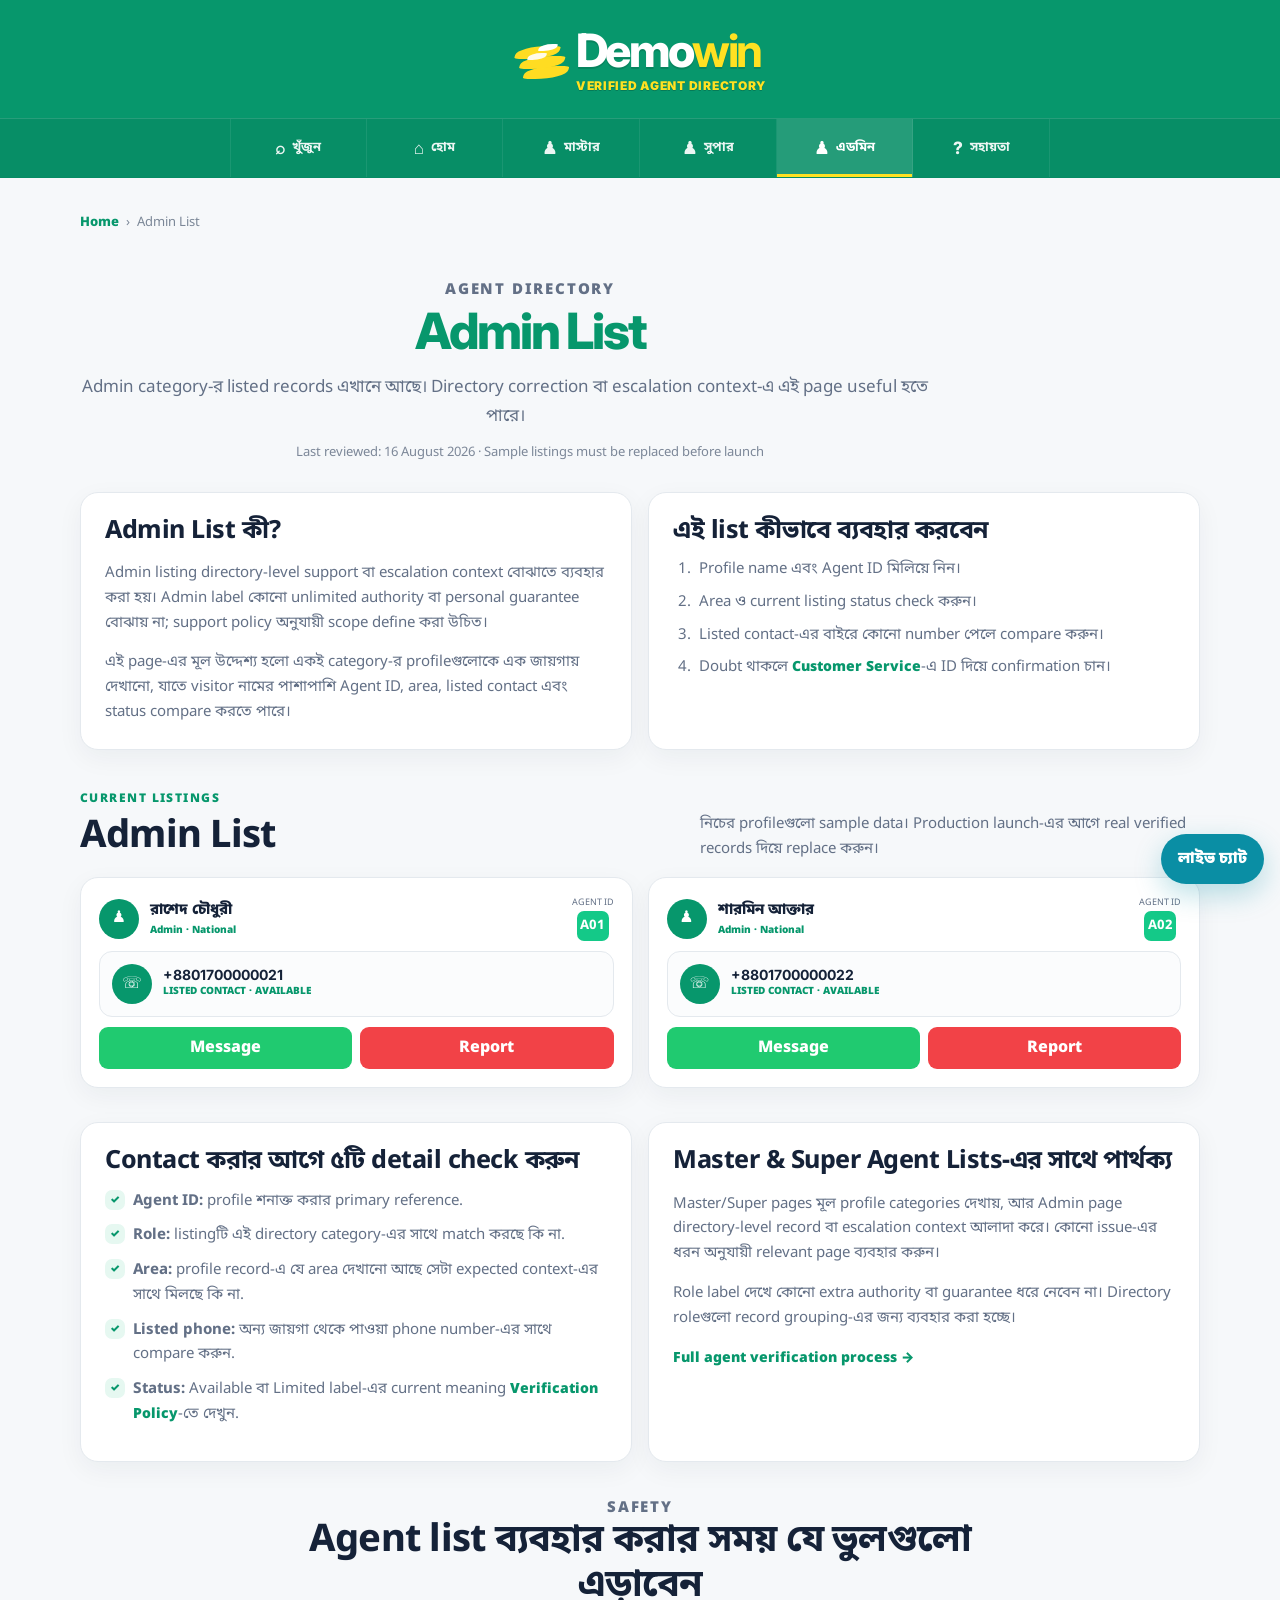
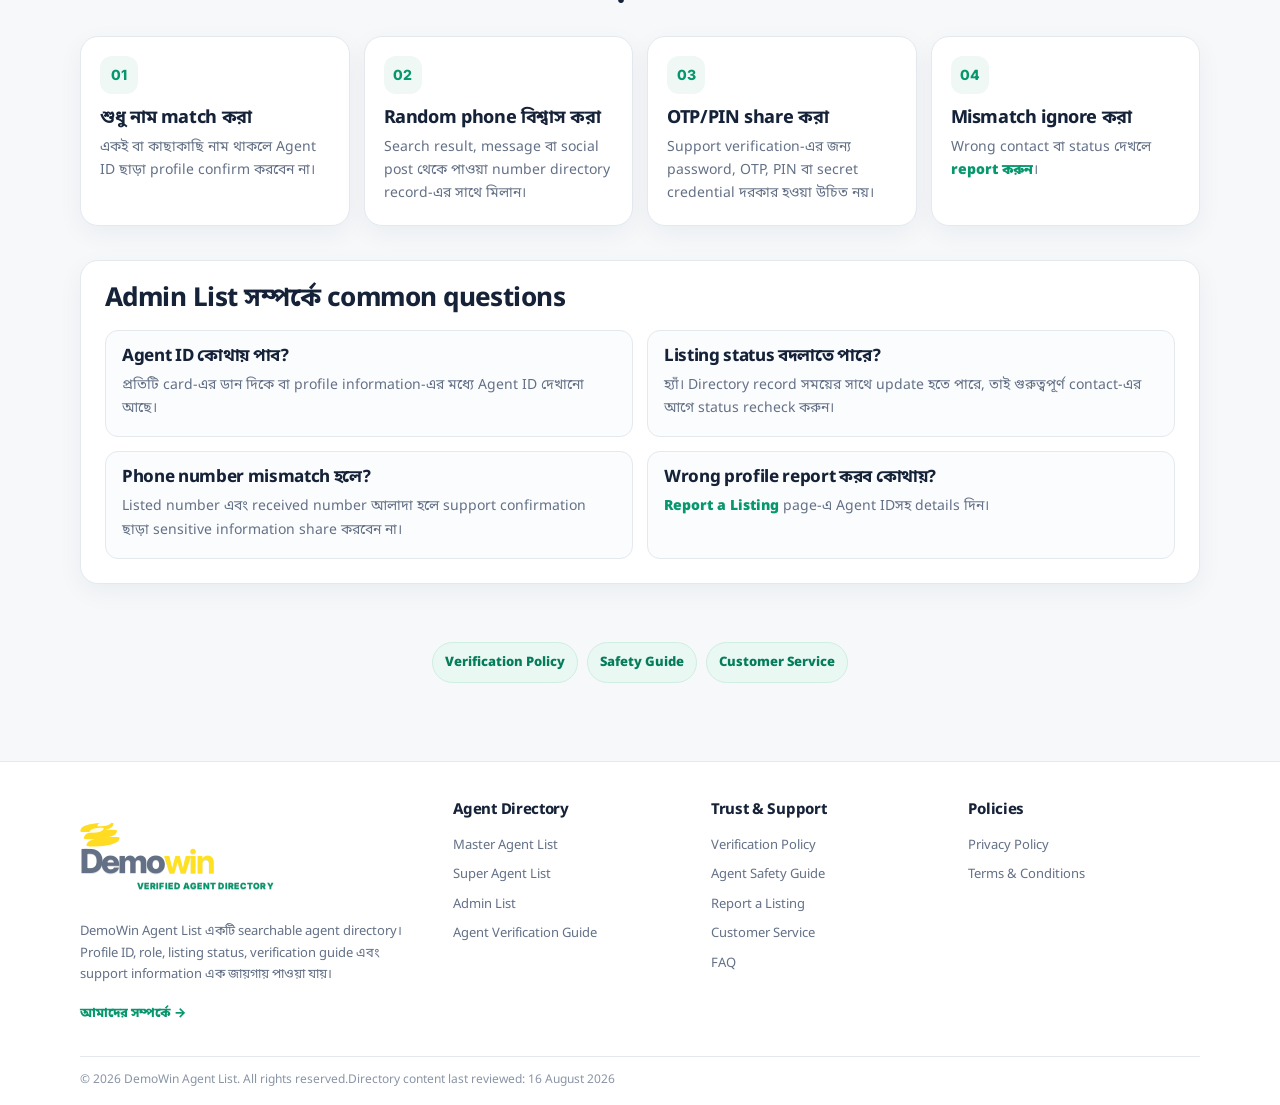
==== commit 89074e82: "Add files via upload" ====
--- a/admin.html
+++ b/admin.html
@@ -1 +1 @@
-<!doctype html><html lang="bn"><head><meta charset="utf-8"><meta name="viewport" content="width=device-width,initial-scale=1,viewport-fit=cover"><title>ADMIN LIST | DemoWin</title><meta name="description" content="Browse demo Admin profiles with ID, status and contact placeholders."><meta name="robots" content="index,follow,max-image-preview:large"><link rel="canonical" href="https://yourdomain.com/admin.html"><meta property="og:type" content="website"><meta property="og:title" content="ADMIN LIST | DemoWin"><meta property="og:description" content="Browse demo Admin profiles with ID, status and contact placeholders."><meta property="og:url" content="https://yourdomain.com/admin.html"><meta name="twitter:card" content="summary"><link rel="stylesheet" href="assets/css/style.css"></head><body><header class="site-header"><div class="brand-zone"><a class="logo" href="index.html" aria-label="DemoWin home"><span class="wing" aria-hidden="true"></span><span><span class="logo-main">Demo<b>win</b></span><span class="logo-sub">OFFICIAL AGENT LIST</span></span></a></div><div class="main-nav-wrap"><nav class="main-nav" aria-label="Main navigation"><button class="nav-item global-search-trigger" type="button"><b>⌕</b><span>খুঁজুন</span></button><a class="nav-item" href="index.html" data-nav><b>⌂</b><span>হোম</span></a><a class="nav-item" href="master-agents.html" data-nav><b>♟</b><span>মাস্টার</span></a><a class="nav-item" href="super-agents.html" data-nav><b>♟</b><span>সুপার</span></a><a class="nav-item" href="admin.html" data-nav><b>♟</b><span>এডমিন</span></a><a class="nav-item" href="faq.html" data-nav><b>?</b><span>সহায়তা</span></a></nav></div></header><main><div class="container page-section"><div class="page-title"><h1>ADMIN LIST</h1><p>Demo Admin directory</p></div><div class="directory-grid" style="display:grid;grid-template-columns:repeat(2,1fr);gap:12px"><article class="card panel" style="padding:14px"><div class="agent-row"><span class="round-icon">♟</span><div><div class="agent-name">রাশেদ চৌধুরী</div><div class="agent-tag">Admin</div></div><div class="agent-id"><span>AGENT ID</span><b>A01</b></div></div><div class="agent-box phone-row" style="margin-top:10px;margin-bottom:0"><span class="round-icon">☏</span><div><div class="phone-number">+8801700000001</div><div class="official-label">DEMO CONTACT</div></div></div><div class="agent-actions" style="margin-top:10px"><button class="action green">Message</button><button class="action red">Report</button></div></article><article class="card panel" style="padding:14px"><div class="agent-row"><span class="round-icon">♟</span><div><div class="agent-name">শারমিন আক্তার</div><div class="agent-tag">Admin</div></div><div class="agent-id"><span>AGENT ID</span><b>A02</b></div></div><div class="agent-box phone-row" style="margin-top:10px;margin-bottom:0"><span class="round-icon">☏</span><div><div class="phone-number">+8801700000002</div><div class="official-label">DEMO CONTACT</div></div></div><div class="agent-actions" style="margin-top:10px"><button class="action green">Message</button><button class="action red">Report</button></div></article></div></div></main><footer class="footer"><div class="container footer-grid"><div><h4>আমাদের সম্পর্কে</h4><p>DemoWin Agent List একটি demo directory template। production launch-এর আগে brand, content, contact এবং legal information replace করুন।</p></div><div><h4>এজেন্ট তালিকা</h4><a href="master-agents.html">মাস্টার এজেন্ট তালিকা</a><a href="super-agents.html">সুপার এজেন্ট তালিকা</a><a href="admin.html">এডমিন তালিকা</a></div><div><h4>সহায়তা ও যোগাযোগ</h4><a href="customer-service.html">কাস্টমার সার্ভিস</a><a href="faq.html">FAQ</a><a href="how-it-works.html">Account Opening Guide</a></div><div><h4>নীতিমালা</h4><a href="privacy.html">গোপনীয়তা নীতি</a><a href="terms.html">ব্যবহারের শর্তাবলি</a></div></div><div class="container footer-bottom">© 2026 DemoWin Agent List. সর্বস্বত্ব সংরক্ষিত।</div></footer><button class="chat" id="liveChatBtn" type="button">লাইভ চ্যাট</button><script src="assets/js/site.js"></script></body></html>+<!doctype html><html lang="bn"><head><meta charset="utf-8"><meta name="viewport" content="width=device-width,initial-scale=1,viewport-fit=cover"><title>Admin Agent List Bangladesh | DemoWin Directory</title><meta name="description" content="Browse Admin directory profiles, Agent IDs and listed support contacts. Use the Admin List for directory-level checks, corrections and escalation context."><meta name="robots" content="index,follow,max-image-preview:large"><link rel="canonical" href="https://yourdomain.com/admin.html"><meta property="og:type" content="website"><meta property="og:site_name" content="DemoWin Agent List"><meta property="og:locale" content="bn_BD"><meta property="og:title" content="Admin Agent List Bangladesh | DemoWin Directory"><meta property="og:description" content="Browse Admin directory profiles, Agent IDs and listed support contacts. Use the Admin List for directory-level checks, corrections and escalation context."><meta property="og:url" content="https://yourdomain.com/admin.html"><meta name="twitter:card" content="summary"><meta name="twitter:title" content="Admin Agent List Bangladesh | DemoWin Directory"><meta name="twitter:description" content="Browse Admin directory profiles, Agent IDs and listed support contacts. Use the Admin List for directory-level checks, corrections and escalation context."><link rel="stylesheet" href="assets/css/style.css"><script type="application/ld+json">{"@context":"https://schema.org","@type":"BreadcrumbList","itemListElement":[{"@type":"ListItem","position":1,"name":"Home","item":"https://yourdomain.com/index.html"},{"@type":"ListItem","position":2,"name":"Admin List"}]}</script><script type="application/ld+json">{"@context":"https://schema.org","@type":"CollectionPage","name":"Admin List","url":"https://yourdomain.com/admin.html","mainEntity":{"@type":"ItemList","itemListElement":[{"@type":"ListItem","position":1,"item":{"@type":"Person","name":"রাশেদ চৌধুরী","identifier":"A01","telephone":"+8801700000021","description":"Listed area: National"}},{"@type":"ListItem","position":2,"item":{"@type":"Person","name":"শারমিন আক্তার","identifier":"A02","telephone":"+8801700000022","description":"Listed area: National"}}]}}</script></head><body><header class="site-header"><div class="brand-zone"><a class="logo" href="index.html" aria-label="DemoWin home"><span class="wing" aria-hidden="true"></span><span><span class="logo-main">Demo<b>win</b></span><span class="logo-sub">VERIFIED AGENT DIRECTORY</span></span></a></div><div class="main-nav-wrap"><nav class="main-nav" aria-label="Main navigation"><button class="nav-item global-search-trigger" type="button"><b>⌕</b><span>খুঁজুন</span></button><a class="nav-item" href="index.html" data-nav><b>⌂</b><span>হোম</span></a><a class="nav-item" href="master-agents.html" data-nav><b>♟</b><span>মাস্টার</span></a><a class="nav-item" href="super-agents.html" data-nav><b>♟</b><span>সুপার</span></a><a class="nav-item" href="admin.html" data-nav><b>♟</b><span>এডমিন</span></a><a class="nav-item" href="faq.html" data-nav><b>?</b><span>সহায়তা</span></a></nav></div></header><main><div class="container page-section"><nav class="breadcrumbs" aria-label="Breadcrumb"><a href="index.html">Home</a><span>›</span><span>Admin List</span></nav><div class="page-title"><p class="section-kicker">Agent directory</p><h1>Admin List</h1><p>Admin category-র listed records এখানে আছে। Directory correction বা escalation context-এ এই page useful হতে পারে।</p><div class="update-line">Last reviewed: 16 August 2026 · Sample listings must be replaced before launch</div></div><section class="directory-intro"><div class="content-grid two"><article class="card content-card"><h2>Admin List কী?</h2><p>Admin listing directory-level support বা escalation context বোঝাতে ব্যবহার করা হয়। Admin label কোনো unlimited authority বা personal guarantee বোঝায় না; support policy অনুযায়ী scope define করা উচিত।</p><p>এই page-এর মূল উদ্দেশ্য হলো একই category-র profileগুলোকে এক জায়গায় দেখানো, যাতে visitor নামের পাশাপাশি Agent ID, area, listed contact এবং status compare করতে পারে।</p></article><article class="card content-card"><h2>এই list কীভাবে ব্যবহার করবেন</h2><ol class="number-list"><li>Profile name এবং Agent ID মিলিয়ে নিন।</li><li>Area ও current listing status check করুন।</li><li>Listed contact-এর বাইরে কোনো number পেলে compare করুন।</li><li>Doubt থাকলে <a class="text-link" href="customer-service.html">Customer Service</a>-এ ID দিয়ে confirmation চান।</li></ol></article></div></section><section class="directory-list-section"><div class="section-head compact"><div><p class="section-kicker">Current listings</p><h2>Admin List</h2></div><p>নিচের profileগুলো sample data। Production launch-এর আগে real verified records দিয়ে replace করুন।</p></div><div class="directory-grid"><article class="card panel agent-listing" data-name="রাশেদ চৌধুরী" data-id="a01" data-area="National" data-status="Available"><div class="agent-row"><span class="round-icon">♟</span><div><div class="agent-name">রাশেদ চৌধুরী</div><div class="agent-tag">Admin · National</div></div><div class="agent-id"><span>AGENT ID</span><b>A01</b></div></div><div class="agent-box phone-row"><span class="round-icon">☏</span><div><div class="phone-number">+8801700000021</div><div class="official-label">LISTED CONTACT · AVAILABLE</div></div></div><div class="agent-actions"><button class="action green" type="button">Message</button><button class="action red" type="button">Report</button></div></article><article class="card panel agent-listing" data-name="শারমিন আক্তার" data-id="a02" data-area="National" data-status="Available"><div class="agent-row"><span class="round-icon">♟</span><div><div class="agent-name">শারমিন আক্তার</div><div class="agent-tag">Admin · National</div></div><div class="agent-id"><span>AGENT ID</span><b>A02</b></div></div><div class="agent-box phone-row"><span class="round-icon">☏</span><div><div class="phone-number">+8801700000022</div><div class="official-label">LISTED CONTACT · AVAILABLE</div></div></div><div class="agent-actions"><button class="action green" type="button">Message</button><button class="action red" type="button">Report</button></div></article></div></section><section class="section-copy"><div class="content-grid two"><article class="card content-card"><h2>Contact করার আগে ৫টি detail check করুন</h2><ul class="check-list"><li><strong>Agent ID:</strong> profile শনাক্ত করার primary reference.</li><li><strong>Role:</strong> listingটি এই directory category-এর সাথে match করছে কি না.</li><li><strong>Area:</strong> profile record-এ যে area দেখানো আছে সেটা expected context-এর সাথে মিলছে কি না.</li><li><strong>Listed phone:</strong> অন্য জায়গা থেকে পাওয়া phone number-এর সাথে compare করুন.</li><li><strong>Status:</strong> Available বা Limited label-এর current meaning <a class="text-link" href="verification-policy.html">Verification Policy</a>-তে দেখুন.</li></ul></article><article class="card content-card"><h2>Master & Super Agent Lists-এর সাথে পার্থক্য</h2><p>Master/Super pages মূল profile categories দেখায়, আর Admin page directory-level record বা escalation context আলাদা করে। কোনো issue-এর ধরন অনুযায়ী relevant page ব্যবহার করুন।</p><p>Role label দেখে কোনো extra authority বা guarantee ধরে নেবেন না। Directory roleগুলো record grouping-এর জন্য ব্যবহার করা হচ্ছে।</p><a class="text-link" href="how-it-works.html">Full agent verification process →</a></article></div></section><section class="section-copy"><div class="center-head"><p class="section-kicker">Safety</p><h2>Agent list ব্যবহার করার সময় যে ভুলগুলো এড়াবেন</h2></div><div class="why-grid"><article class="card why-card"><div class="why-number">01</div><h3>শুধু নাম match করা</h3><p>একই বা কাছাকাছি নাম থাকলে Agent ID ছাড়া profile confirm করবেন না।</p></article><article class="card why-card"><div class="why-number">02</div><h3>Random phone বিশ্বাস করা</h3><p>Search result, message বা social post থেকে পাওয়া number directory record-এর সাথে মিলান।</p></article><article class="card why-card"><div class="why-number">03</div><h3>OTP/PIN share করা</h3><p>Support verification-এর জন্য password, OTP, PIN বা secret credential দরকার হওয়া উচিত নয়।</p></article><article class="card why-card"><div class="why-number">04</div><h3>Mismatch ignore করা</h3><p>Wrong contact বা status দেখলে <a class="text-link" href="report-listing.html">report করুন</a>।</p></article></div></section><section class="section-copy"><div class="card seo-faq"><h2>Admin List সম্পর্কে common questions</h2><div class="mini-faq-grid"><div><h3>Agent ID কোথায় পাব?</h3><p>প্রতিটি card-এর ডান দিকে বা profile information-এর মধ্যে Agent ID দেখানো আছে।</p></div><div><h3>Listing status বদলাতে পারে?</h3><p>হ্যাঁ। Directory record সময়ের সাথে update হতে পারে, তাই গুরুত্বপূর্ণ contact-এর আগে status recheck করুন।</p></div><div><h3>Phone number mismatch হলে?</h3><p>Listed number এবং received number আলাদা হলে support confirmation ছাড়া sensitive information share করবেন না।</p></div><div><h3>Wrong profile report করব কোথায়?</h3><p><a class="text-link" href="report-listing.html">Report a Listing</a> page-এ Agent IDসহ details দিন।</p></div></div></div></section><div class="inline-links bottom-links"><a href="verification-policy.html">Verification Policy</a><a href="agent-safety.html">Safety Guide</a><a href="customer-service.html">Customer Service</a></div></div></main><footer class="footer"><div class="container footer-grid"><div><a class="logo footer-logo" href="index.html"><span class="wing"></span><span><span class="logo-main">Demo<b>win</b></span><span class="logo-sub">VERIFIED AGENT DIRECTORY</span></span></a><p>DemoWin Agent List একটি searchable agent directory। Profile ID, role, listing status, verification guide এবং support information এক জায়গায় পাওয়া যায়।</p><a class="footer-inline" href="about.html">আমাদের সম্পর্কে →</a></div><div><h4>Agent Directory</h4><a href="master-agents.html">Master Agent List</a><a href="super-agents.html">Super Agent List</a><a href="admin.html">Admin List</a><a href="how-it-works.html">Agent Verification Guide</a></div><div><h4>Trust & Support</h4><a href="verification-policy.html">Verification Policy</a><a href="agent-safety.html">Agent Safety Guide</a><a href="report-listing.html">Report a Listing</a><a href="customer-service.html">Customer Service</a><a href="faq.html">FAQ</a></div><div><h4>Policies</h4><a href="privacy.html">Privacy Policy</a><a href="terms.html">Terms & Conditions</a></div></div><div class="container footer-bottom"><span>© 2026 DemoWin Agent List. All rights reserved.</span><span>Directory content last reviewed: 16 August 2026</span></div></footer><button class="chat" id="liveChatBtn" type="button">লাইভ চ্যাট</button><script src="assets/js/site.js"></script></body></html>
--- a/assets/css/style.css
+++ b/assets/css/style.css
@@ -29,3 +29,8 @@
 @media(max-width:900px){.hero-grid{grid-template-columns:1fr}.hero-copy{text-align:center}.hero-copy>p{margin-inline:auto}.hero-actions,.trust-points{justify-content:center}.featured-agent{max-width:620px;margin-inline:auto}.why-grid{grid-template-columns:repeat(2,1fr)}.footer-grid{grid-template-columns:1fr 1fr}.finder{grid-template-columns:1fr}.role-grid{grid-template-columns:repeat(3,1fr)}}
 @media(max-width:640px){.container{width:min(calc(100% - 22px),var(--container))}.brand-zone{min-height:100px;padding:12px}.logo{gap:10px}.wing{width:42px;height:32px;transform:scale(.88)}.logo-main{font-size:36px;letter-spacing:-1.8px}.logo-sub{font-size:10px;margin-top:6px}.main-nav{grid-template-columns:repeat(6,minmax(0,1fr));width:100%}.nav-item{height:58px;gap:3px;flex-direction:column;font-size:11px;padding:4px 2px;white-space:nowrap}.nav-item b{font-size:17px}.hero{padding:36px 0 26px}.hero h1{font-size:clamp(34px,10vw,46px)}.hero-copy>p{font-size:16px;line-height:1.75}.hero-actions .btn{width:100%;font-size:15px}.trust-points{display:grid;gap:8px;text-align:left;justify-content:stretch}.trust-points span{font-size:14px}.featured-agent{padding:17px}.profile-head{align-items:flex-start}.profile-head h2{font-size:20px}.verified-badge{font-size:10px}.profile-meta{grid-template-columns:1fr 1fr}.proof-grid{grid-template-columns:1fr 1fr}.proof{padding:14px}.proof strong{font-size:20px}.section{padding:48px 0}.section-head{align-items:flex-start;flex-direction:column;margin-bottom:20px}.section-head h2,.center-head h2{font-size:28px}.section-head>p,.center-head p{font-size:15px}.finder{padding:17px}.finder-copy h3{font-size:22px}.finder-search{grid-template-columns:1fr}.finder-search .btn{width:100%}.role-grid,.why-grid,.steps,.proxy-grid{grid-template-columns:1fr}.role-card,.why-card,.step{padding:18px}.role-card h3{font-size:20px}.why-card h3{font-size:18px}.step:not(:last-child):after{display:none}.safety{grid-template-columns:1fr}.safety-title{padding:22px}.safety-title h2{font-size:25px}.safety-list{padding:15px}.safe-row strong{font-size:15px}.safe-row p{font-size:14px}.faq button{font-size:15px;padding:15px}.faq .ans{font-size:14px;padding:0 15px 15px}.final-cta{grid-template-columns:1fr;padding:23px;text-align:center}.final-cta h2{font-size:27px}.final-cta .btn{width:100%}.page-section{padding-top:28px}.page-title{padding:20px 0}.page-title h1{font-size:27px}.directory-grid{grid-template-columns:1fr!important}.panel{padding:15px!important}.agent-row{grid-template-columns:auto 1fr auto}.agent-name{font-size:15px}.phone-number{font-size:14px}.info-grid,.feature-grid,.type-grid{grid-template-columns:1fr}.section-box{padding:16px}.warning-body{padding:15px}.partner-grid{grid-template-columns:1fr 1fr}.social-strip{grid-template-columns:1fr}.footer{margin-top:40px}.footer-grid{grid-template-columns:1fr;padding:30px 0 22px}.footer h4{font-size:16px}.footer p,.footer a{font-size:14px}.chat{right:12px;bottom:12px}.search-overlay__bar{padding:12px 0}.search-overlay__bar-inner{grid-template-columns:1fr auto;gap:7px}.search-overlay__input-wrap{height:48px;padding:0 12px}.search-overlay__input{font-size:14px}.search-overlay__close{padding:0 13px;font-size:13px}.search-overlay__content{min-height:calc(100vh - 73px)}.search-result-card{grid-template-columns:auto 1fr}.search-result-card__open{grid-column:2;justify-self:start}.chat-widget{right:14px;bottom:75px}.chat-close-pill{right:14px}.chat-message__meta{display:grid}.chat-message p{font-size:14px}}
 @media(max-width:360px){.nav-item{font-size:10px}.nav-item b{font-size:16px}.logo-main{font-size:34px}.profile-meta{grid-template-columns:1fr}.partner-grid{grid-template-columns:1fr}}
+
+/* Full SEO content system */
+.footer-logo{color:var(--green);transform:scale(.72);transform-origin:left center;margin-bottom:10px}.footer-logo .logo-sub{color:var(--green)}.footer-inline{margin-top:8px!important;color:var(--green)!important;font-weight:800!important}.breadcrumbs{display:flex;align-items:center;gap:7px;flex-wrap:wrap;margin:0 0 16px;color:#7b8797;font-size:13px}.breadcrumbs a{color:var(--green);font-weight:800}.page-section{padding:34px 0 12px}.page-title{padding:22px 0 28px;max-width:900px}.page-title h1{font-size:clamp(34px,5vw,50px);margin:0 0 12px}.page-title>p:not(.section-kicker){font-size:17px;line-height:1.75;color:var(--muted);max-width:850px}.update-line{font-size:13px;color:#7c8798;margin-top:10px}.content-grid{display:grid;gap:16px}.content-grid.two{grid-template-columns:repeat(2,minmax(0,1fr))}.content-card{padding:24px}.content-card h2{font-size:25px;margin-bottom:11px}.content-card h3{font-size:20px;margin-bottom:9px}.content-card p,.content-card li{font-size:15px;color:var(--muted)}.content-card p:last-child{margin-bottom:0}.inline-links{display:flex;gap:9px;flex-wrap:wrap;margin-top:18px}.inline-links a{padding:9px 12px;border-radius:999px;background:#e9f8f2;color:var(--green-dark);font-size:13px;font-weight:800;border:1px solid #cfeee2}.bottom-links{padding:24px 0 10px;justify-content:center}.comparison-wrap{overflow-x:auto;border:1px solid var(--line);border-radius:16px;background:#fff}.comparison-table{width:100%;border-collapse:collapse;min-width:680px}.comparison-table th,.comparison-table td{text-align:left;padding:15px 17px;border-bottom:1px solid var(--line);vertical-align:top}.comparison-table th{background:#f4faf7;color:var(--green-dark);font-size:13px}.comparison-table td{font-size:14px;color:#4f5d70}.comparison-table tr:last-child td{border-bottom:0}.resource-grid{display:grid;grid-template-columns:repeat(4,1fr);gap:14px}.resource-card{padding:19px;display:grid;gap:6px;transition:.2s ease}.resource-card:hover{transform:translateY(-3px);box-shadow:var(--shadow)}.resource-card strong{font-size:17px;color:var(--green-dark)}.resource-card span{font-size:13px;color:var(--muted)}.faq-more{text-align:center;margin-top:16px}.directory-intro,.directory-list-section,.section-copy{margin:0 0 34px}.directory-list-section{padding-top:6px}.section-head.compact{margin-bottom:16px}.directory-grid{display:grid;grid-template-columns:repeat(2,minmax(0,1fr));gap:12px}.panel{padding:16px}.agent-listing .agent-box{margin-top:10px;margin-bottom:0}.agent-listing .agent-actions{margin-top:10px}.number-list{padding-left:22px;margin:10px 0 0}.number-list li{padding-left:4px;margin:8px 0;color:var(--muted)}.check-list,.cross-list{padding:0;margin:12px 0 0;list-style:none}.check-list li,.cross-list li{position:relative;padding-left:28px;margin:10px 0;color:var(--muted)}.check-list li:before,.cross-list li:before{position:absolute;left:0;top:1px;width:20px;height:20px;border-radius:7px;display:grid;place-items:center;font-size:11px;font-weight:900}.check-list li:before{content:'✓';background:#e6f8f1;color:var(--green)}.cross-list li:before{content:'×';background:#fff0f1;color:var(--red)}.seo-faq{padding:24px}.seo-faq>h2{font-size:26px}.mini-faq-grid{display:grid;grid-template-columns:repeat(2,minmax(0,1fr));gap:14px;margin-top:15px}.mini-faq-grid>div{padding:16px;border:1px solid var(--line);border-radius:13px;background:#fbfcfd}.mini-faq-grid h3{font-size:17px;margin-bottom:7px}.mini-faq-grid p{font-size:14px;color:var(--muted);margin:0}.article-prose{padding:28px;max-width:920px;margin:0 auto}.article-prose h2{font-size:27px;margin:32px 0 10px}.article-prose h2:first-child{margin-top:0}.article-prose h3{font-size:20px;margin:24px 0 8px}.article-prose p,.article-prose li{font-size:16px;line-height:1.8;color:#526074}.article-prose ul,.article-prose ol{padding-left:23px}.article-prose li{margin:8px 0}.final-info{padding:25px}.final-info h2{font-size:27px;margin-bottom:10px}.final-info p{font-size:15px;color:var(--muted)}.quick-list{display:grid;grid-template-columns:repeat(5,minmax(0,1fr));gap:11px}.quick-item{padding:17px}.quick-item strong{display:block;color:var(--green-dark);font-size:15px}.quick-item p{font-size:13px;color:var(--muted);margin:6px 0 0}.faq-page{max-width:920px;margin:0 auto}.support-layout{display:grid;grid-template-columns:minmax(0,1.3fr) minmax(280px,.7fr);gap:16px;margin-bottom:34px}.support-main,.support-side{padding:24px}.support-main h2,.support-side h2{font-size:25px;margin-bottom:13px}.support-main>p,.support-side>p{font-size:15px;color:var(--muted)}.support-topic-grid{display:grid;grid-template-columns:1fr 1fr;gap:10px;margin:15px 0 26px}.support-topic-grid>div{padding:15px;border:1px solid var(--line);border-radius:13px;background:#fbfcfd}.support-topic-grid strong{display:block;font-size:15px}.support-topic-grid p{font-size:13px;color:var(--muted);margin:5px 0 0}.support-dl{margin:0}.support-dl div{padding:12px 0;border-bottom:1px solid var(--line)}.support-dl div:last-child{border-bottom:0}.support-dl dt{font-size:12px;color:#7b8798;text-transform:uppercase;letter-spacing:.06em}.support-dl dd{font-weight:800;margin:3px 0 0}.micro-note.left{text-align:left}.callout{padding:14px 16px;border-radius:13px;background:#fff7df;border:1px solid #f2df9b;color:#62531a;font-size:14px;margin:16px 0}.policy-table{display:grid;border:1px solid var(--line);border-radius:14px;overflow:hidden;margin:14px 0 22px}.policy-table>div{display:grid;grid-template-columns:160px 1fr;gap:16px;padding:13px 15px;border-bottom:1px solid var(--line)}.policy-table>div:last-child{border-bottom:0}.policy-table strong{color:var(--green-dark)}.policy-table span{color:var(--muted)}.redflag-grid{display:grid;grid-template-columns:repeat(4,minmax(0,1fr));gap:12px}.redflag{padding:17px}.redflag b{width:34px;height:34px;border-radius:11px;background:#fff0f1;color:var(--red);display:grid;place-items:center;font:800 12px/1 Inter}.redflag p{font-size:14px;color:var(--muted);margin:10px 0 0}.report-form-card{padding:25px}.report-form-card h2{font-size:27px}.report-form-card p{font-size:15px;color:var(--muted)}.legal-copy{max-width:920px}.legal-copy strong{color:var(--text)}
+@media(max-width:900px){.content-grid.two,.support-layout{grid-template-columns:1fr}.resource-grid{grid-template-columns:repeat(2,1fr)}.quick-list{grid-template-columns:repeat(2,1fr)}.redflag-grid{grid-template-columns:repeat(2,1fr)}}
+@media(max-width:640px){.page-section{padding-top:22px}.page-title{padding-top:12px}.page-title h1{font-size:32px}.page-title>p:not(.section-kicker){font-size:16px}.content-card,.article-prose,.support-main,.support-side,.seo-faq,.final-info,.report-form-card{padding:18px}.content-card h2,.article-prose h2,.support-main h2,.support-side h2{font-size:23px}.article-prose p,.article-prose li{font-size:15px}.directory-grid,.content-grid.two,.mini-faq-grid,.resource-grid,.support-topic-grid,.quick-list,.redflag-grid{grid-template-columns:1fr}.comparison-wrap{border-radius:12px}.policy-table>div{grid-template-columns:1fr;gap:4px}.breadcrumbs{font-size:12px}.inline-links a{font-size:12px}.footer-logo{transform:scale(.68)}}
